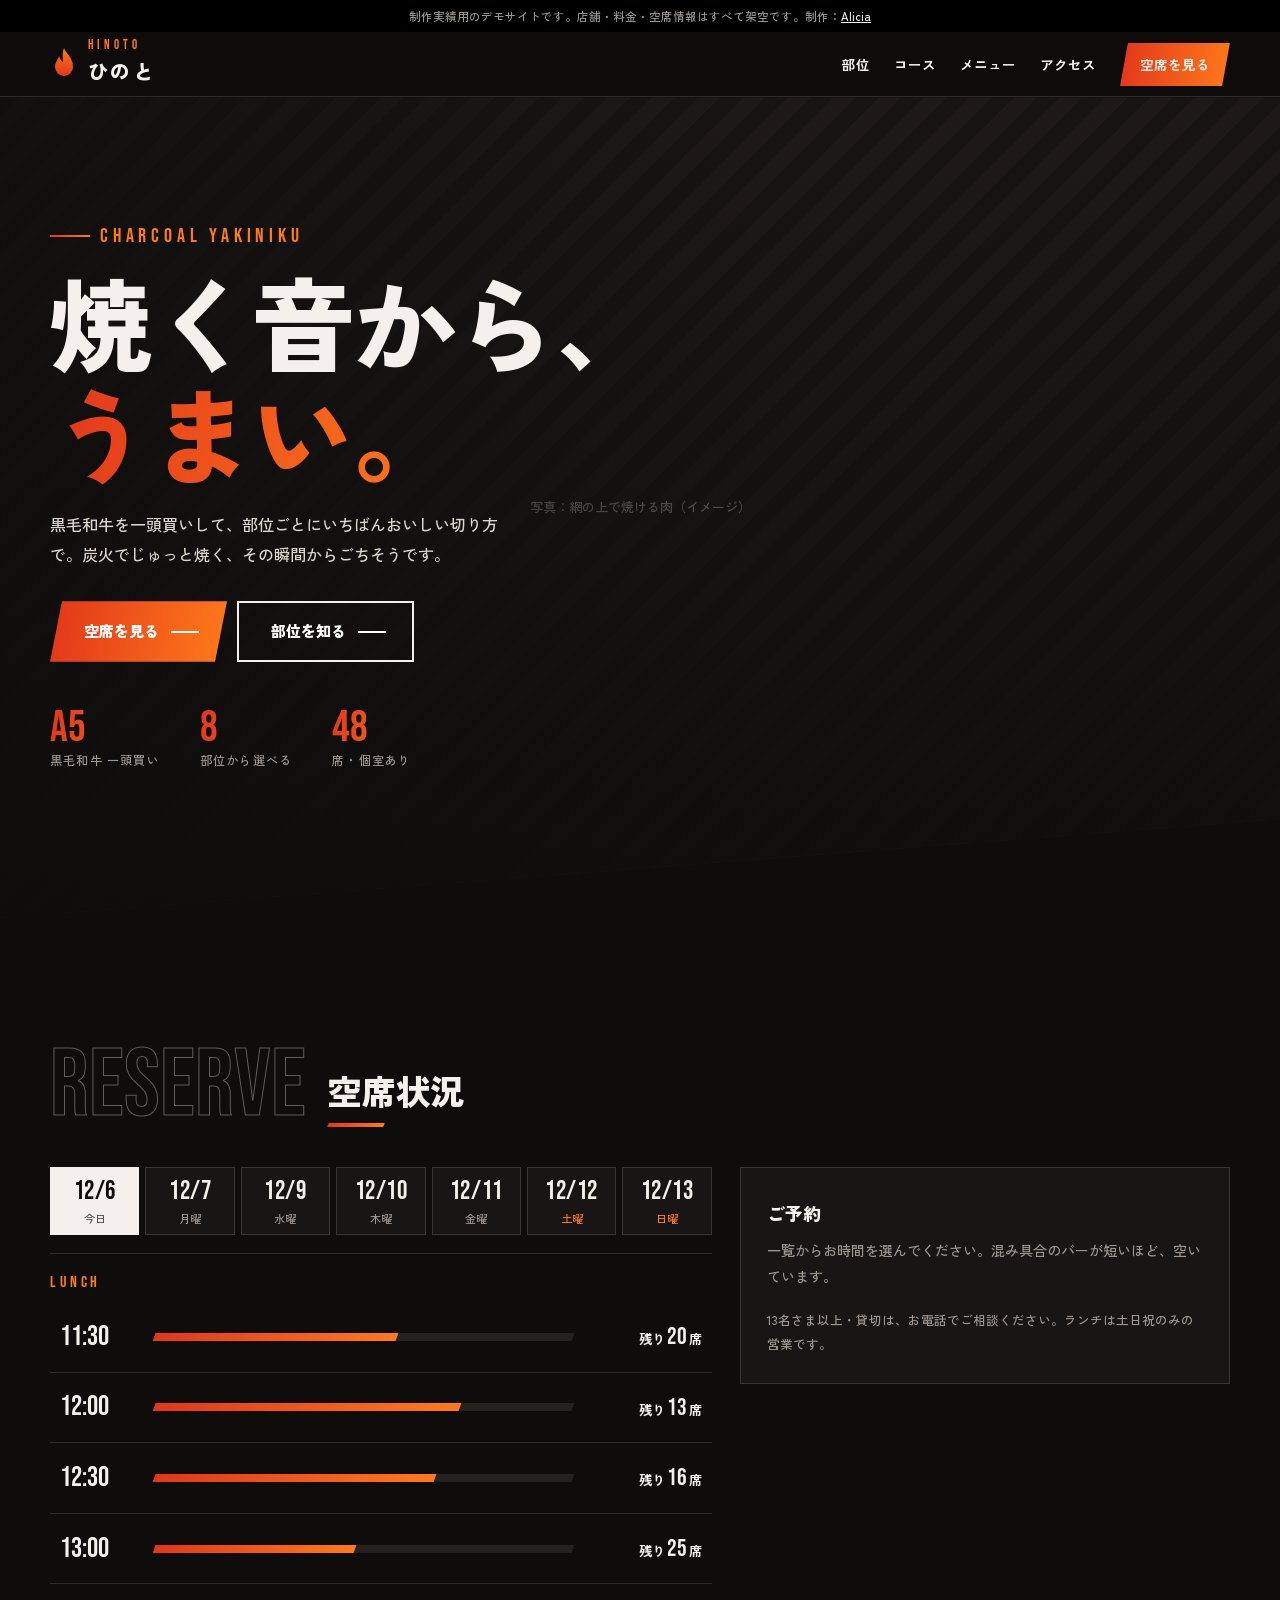
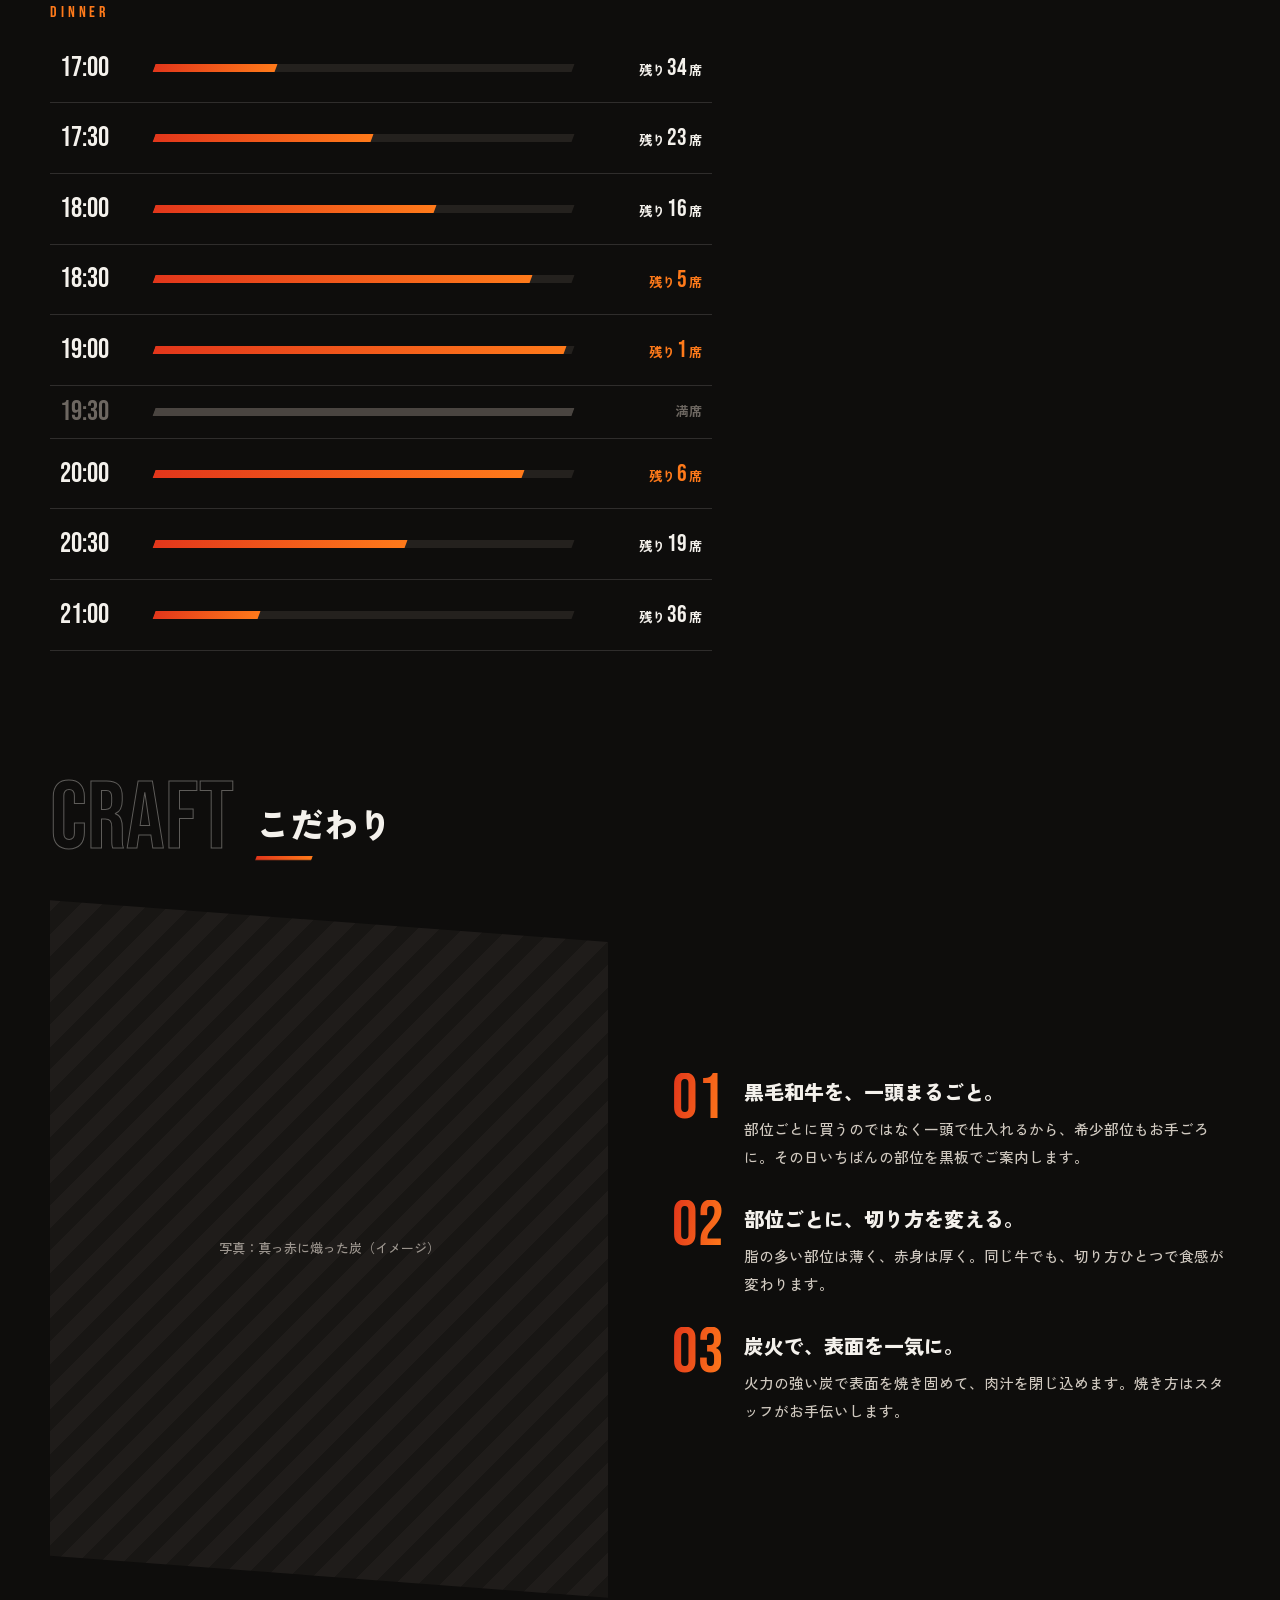
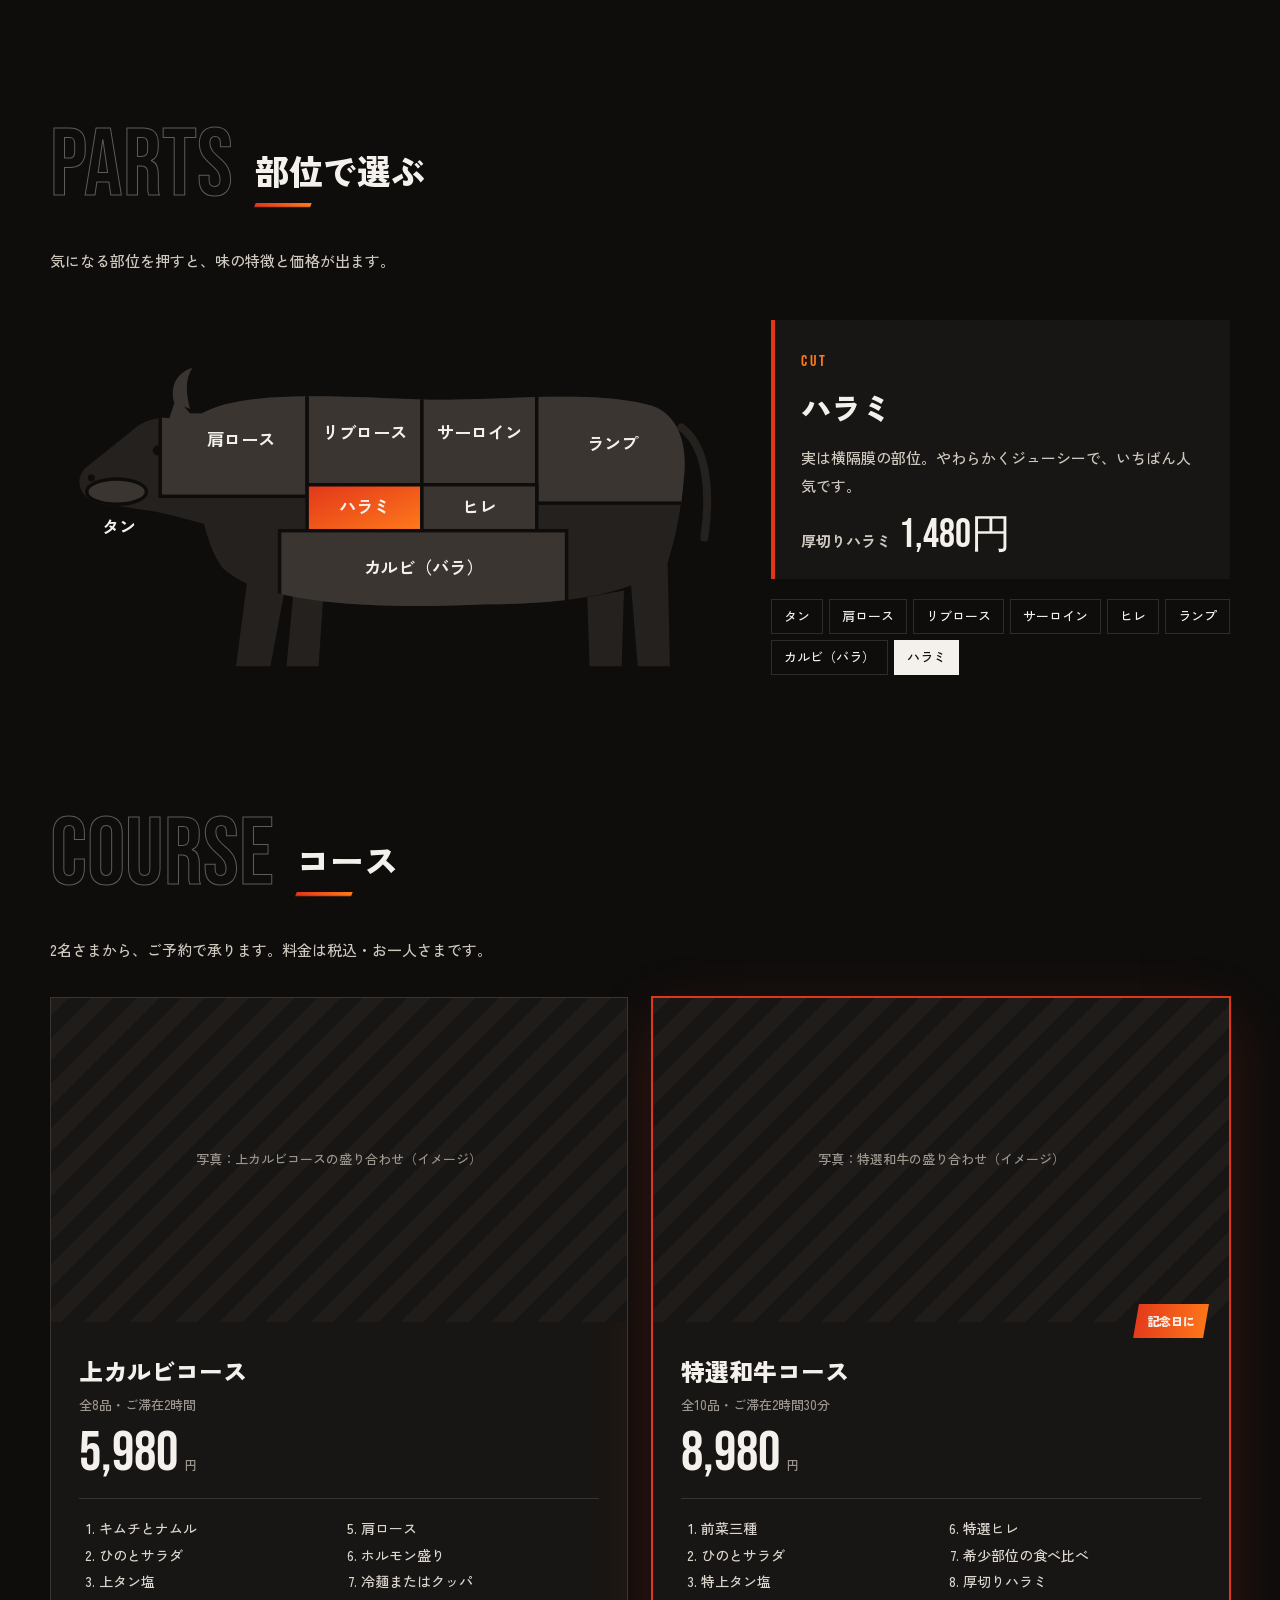
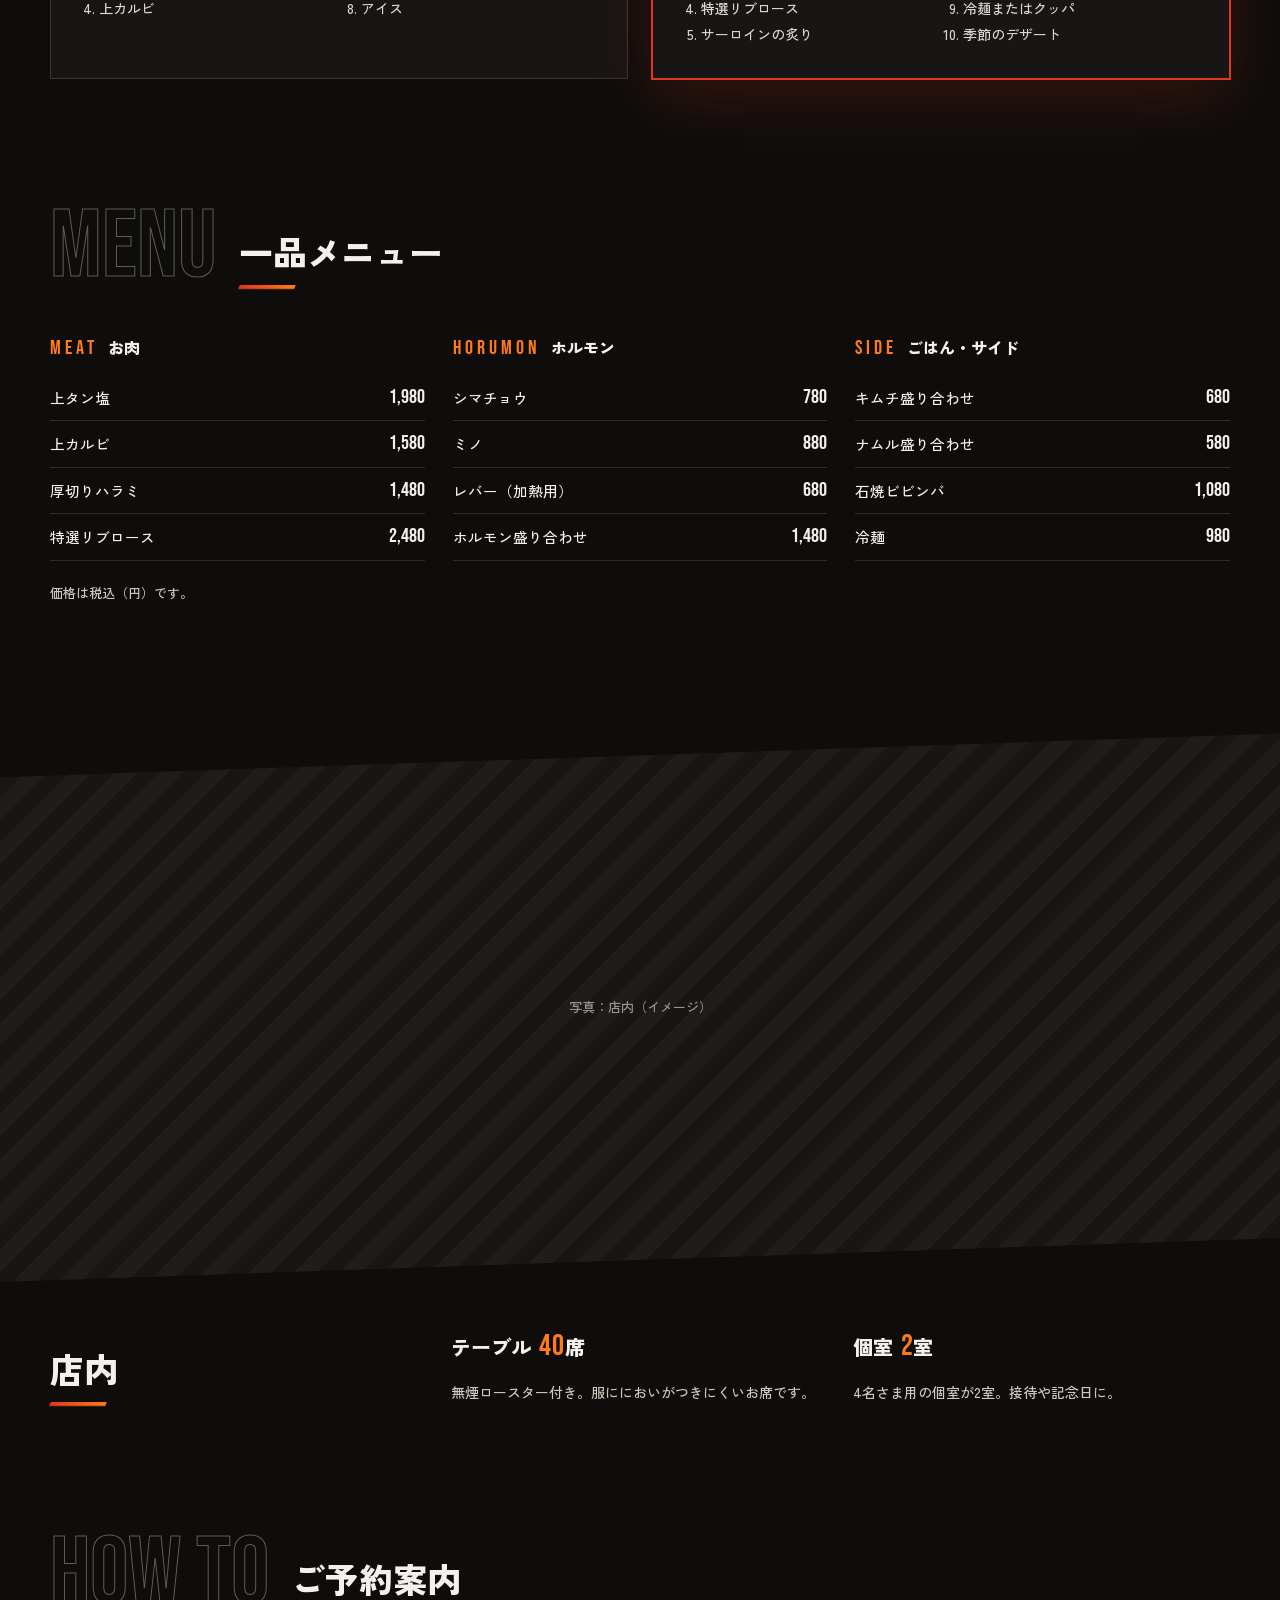
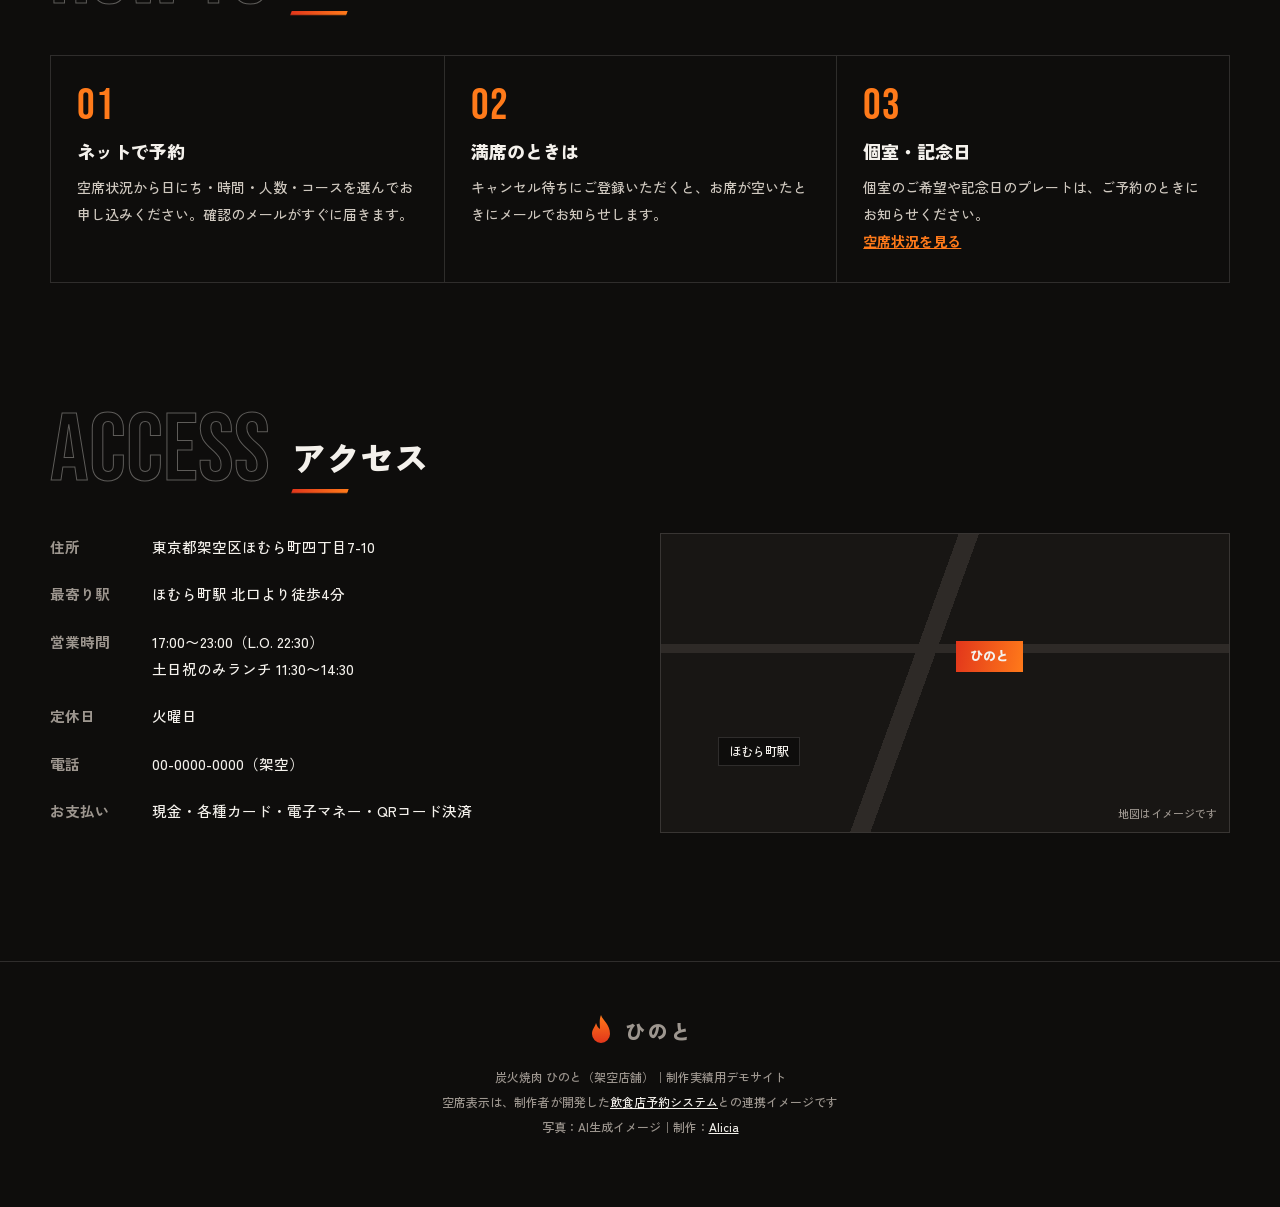
==== demos/hinoto/index.html @ 82c96118 "LP制作見本: 炭火焼肉ひのとを追加 Co-Authored-By: Claude Opus 5.5 <noreply@anthropic.com> Claude-Session: https://c" ====
<!doctype html>
<html lang="ja">
<head>
<meta charset="utf-8">
<meta name="viewport" content="width=device-width, initial-scale=1">
<title>炭火焼肉 ひのと｜黒毛和牛一頭買いの焼肉店（制作デモ）</title>
<meta name="description" content="黒毛和牛を一頭買いする炭火焼肉店。部位ごとのおすすめと、コース・空席をその場で確認して予約できます。※制作実績用の架空店舗デモサイトです。">
<meta name="robots" content="noindex">
<link rel="preconnect" href="https://fonts.googleapis.com">
<link rel="preconnect" href="https://fonts.gstatic.com" crossorigin>
<link href="https://fonts.googleapis.com/css2?family=Bebas+Neue&family=Zen+Kaku+Gothic+New:wght@500;700;900&display=swap" rel="stylesheet">
<style>
:root{
  --kuro:#0E0D0C;       /* 黒 */
  --kuro-2:#181614;
  --kuro-3:#24211E;
  --hi:#E2361B;         /* 炎の赤 */
  --daidai:#FF7A1A;     /* 炎のオレンジ */
  --ash:#9D968F;
  --white:#F4F1EC;
  --rule:rgba(244,241,236,.14);
  --fire:linear-gradient(100deg,var(--hi),var(--daidai));
  --sans:"Zen Kaku Gothic New","Hiragino Kaku Gothic ProN","Noto Sans JP",sans-serif;
  --num:"Bebas Neue","Oswald","Arial Narrow",sans-serif;
}
*{box-sizing:border-box}
html{scroll-behavior:smooth}
@media (prefers-reduced-motion: reduce){html{scroll-behavior:auto}}
body{margin:0;background:var(--kuro);color:var(--white);font-family:var(--sans);font-weight:500;font-size:15px;line-height:1.9;-webkit-font-smoothing:antialiased}
img{display:block;max-width:100%}
a{color:inherit}
button,select{font:inherit;color:inherit}
h1,h2,h3{margin:0;font-weight:900;word-break:auto-phrase}
:focus-visible{outline:2px solid var(--daidai);outline-offset:3px}
.wrap{width:min(1180px,100% - 40px);margin-inline:auto}
.demo-bar{background:#000;color:var(--ash);font-size:11.5px;line-height:1.6;padding:7px 16px;text-align:center}
.demo-bar a{color:var(--white)}
.num{font-family:var(--num);font-weight:400;letter-spacing:.02em}

/* 写真枠（画像が無いあいだはラベル付きの面を出す） */
.ph{position:relative;margin:0;overflow:hidden;background:repeating-linear-gradient(-45deg,var(--kuro-2) 0 16px,#1F1C1A 16px 32px)}
.ph img{position:absolute;inset:0;z-index:1;width:100%;height:100%;object-fit:cover}
.ph.is-empty img{display:none}
.ph::after{content:"写真：" attr(data-label) "（イメージ）";position:absolute;inset:0;display:grid;place-items:center;padding:16px;text-align:center;font-size:13px;color:var(--ash);line-height:1.6}

/* header */
.site-head{position:sticky;top:0;z-index:20;background:rgba(14,13,12,.9);backdrop-filter:blur(8px);border-bottom:1px solid var(--rule)}
.site-head .wrap{display:flex;align-items:center;justify-content:space-between;gap:16px;min-height:64px}
.logo{display:flex;align-items:center;gap:10px;text-decoration:none}
.logo svg{width:28px;height:34px}
.logo b{font-weight:900;font-size:20px;letter-spacing:.12em}
.logo small{display:block;font-family:var(--num);font-size:13px;letter-spacing:.3em;color:var(--daidai);line-height:1}
.head-nav{display:flex;align-items:center;gap:24px;font-size:13.5px;font-weight:700}
.head-nav a{text-decoration:none;color:var(--white)}
.head-nav a:hover{color:var(--daidai)}
.head-nav .cta{background:var(--fire);padding:9px 20px;clip-path:polygon(8px 0,100% 0,calc(100% - 8px) 100%,0 100%)}
.head-nav .cta:hover{color:var(--white);filter:brightness(1.12)}
@media (max-width:860px){.head-nav a:not(.cta){display:none}}

/* hero */
.hero{position:relative;min-height:min(92svh,820px);display:grid;align-items:end;clip-path:polygon(0 0,100% 0,100% 88%,0 100%);overflow:hidden}
.hero > .ph{position:absolute;inset:0}
.hero > .ph img{object-position:50% 60%}
.hero::before{content:"";position:absolute;inset:0;z-index:2;background:linear-gradient(0deg,rgba(14,13,12,.95) 0%,rgba(14,13,12,.55) 45%,rgba(14,13,12,.15) 100%),linear-gradient(90deg,rgba(14,13,12,.7),rgba(14,13,12,0) 60%);pointer-events:none}
.hero .wrap{position:relative;z-index:3;padding:120px 0 150px}
.hero .kicker{display:inline-flex;gap:10px;align-items:center;font-family:var(--num);font-size:20px;letter-spacing:.24em;color:var(--daidai);margin:0 0 10px}
.hero .kicker::before{content:"";width:40px;height:2px;background:var(--fire)}
.hero h1{font-size:clamp(46px,8vw,112px);line-height:1.08;letter-spacing:-.01em}
.hero h1 em{font-style:normal;background:var(--fire);-webkit-background-clip:text;background-clip:text;color:transparent}
.hero .lead{margin:22px 0 32px;max-width:28em;color:#DCD6CE;font-size:16px}
.btn{display:inline-flex;align-items:center;gap:12px;text-decoration:none;font-weight:900;padding:16px 34px;background:var(--fire);color:#fff;clip-path:polygon(12px 0,100% 0,calc(100% - 12px) 100%,0 100%);transition:filter .2s}
.btn:hover{filter:brightness(1.15)}
.btn::after{content:"";width:22px;height:2px;background:currentColor;box-shadow:6px 0 0 -0px currentColor}
.btn.line{background:transparent;box-shadow:inset 0 0 0 2px var(--white);clip-path:none;margin-left:10px}
@media (max-width:640px){.btn.line{margin:12px 0 0}}
.stats{display:flex;flex-wrap:wrap;gap:12px 40px;margin:44px 0 0;padding:0;list-style:none}
.stats li{line-height:1.2}
.stats b{display:block;font-family:var(--num);font-weight:400;font-size:44px;line-height:1;background:var(--fire);-webkit-background-clip:text;background-clip:text;color:transparent}
.stats span{font-size:12px;color:var(--ash);letter-spacing:.1em}

/* section heading */
section{padding:clamp(80px,10vw,128px) 0}
.head{display:flex;flex-wrap:wrap;align-items:flex-end;gap:4px 22px;margin-bottom:40px}
.head .en{font-family:var(--num);font-size:clamp(52px,8vw,96px);line-height:.85;color:transparent;-webkit-text-stroke:1px rgba(244,241,236,.35)}
.head h2{font-size:clamp(24px,3vw,34px);line-height:1.3}
.head h2::after{content:"";display:block;width:56px;height:4px;background:var(--fire);margin-top:10px;transform:skewX(-20deg)}
.lead-text{margin:0 0 32px;max-width:36em;color:#CFC8BF}

/* 空席 */
.res{display:grid;grid-template-columns:minmax(0,1.35fr) minmax(0,1fr);gap:28px;align-items:start}
.tabs{display:flex;gap:6px;overflow-x:auto;padding-bottom:8px;margin-bottom:10px;scroll-snap-type:x mandatory}
.tabs button{flex:1 0 84px;scroll-snap-align:start;background:var(--kuro-2);border:1px solid var(--rule);padding:8px 4px;cursor:pointer;line-height:1.2;text-align:center}
.tabs button .num{display:block;font-size:26px}
.tabs button small{font-size:11px;color:var(--ash)}
.tabs button.weekend small{color:var(--daidai)}
.tabs button[aria-pressed="true"]{background:var(--white);color:var(--kuro);border-color:var(--white)}
.tabs button[aria-pressed="true"] small{color:#5D5650}
.rows{list-style:none;margin:0;padding:0;border-top:1px solid var(--rule)}
.rows .label{font-family:var(--num);font-size:16px;letter-spacing:.24em;color:var(--daidai);padding:14px 0 4px}
.row{width:100%;display:grid;grid-template-columns:5.2em 1fr 7.5em;gap:16px;align-items:center;background:transparent;border:0;border-bottom:1px solid var(--rule);padding:12px 10px;cursor:pointer;text-align:left}
.row:hover{background:rgba(244,241,236,.04)}
.row .t{font-family:var(--num);font-size:28px;line-height:1}
.bar{height:8px;background:var(--kuro-3);position:relative;overflow:hidden;transform:skewX(-20deg)}
.bar i{position:absolute;left:0;top:0;bottom:0;background:var(--fire)}
.row .s{font-size:13px;font-weight:700;text-align:right}
.row .s b{font-family:var(--num);font-weight:400;font-size:24px;margin:0 2px}
.row.few .s{color:var(--daidai)}
.row.full .t,.row.full .s{color:#6D6761}
.row.full .bar i{background:#4A4541}
.row[aria-pressed="true"]{background:var(--white);color:var(--kuro)}
.row[aria-pressed="true"] .s{color:var(--hi)}
.row[aria-pressed="true"] .bar{background:#DDD6CD}
@media (max-width:520px){.row{grid-template-columns:4em 1fr 6.4em;gap:10px;padding:12px 6px}.row .t{font-size:24px}}
.panel{position:sticky;top:84px;background:var(--kuro-2);border:1px solid var(--rule);padding:28px 26px}
.panel h3{font-size:18px;margin-bottom:6px}
.panel .hint{margin:0;color:var(--ash);font-size:14px}
.panel .hint[hidden]{display:none}
.picker{display:grid;gap:14px}
.picker[hidden]{display:none}
.picker .chosen{margin:0;font-size:17px;font-weight:900;padding-bottom:12px;border-bottom:1px solid var(--rule)}
.picker .chosen small{display:block;font-size:12px;color:var(--daidai);font-weight:700}
.picker label{display:grid;gap:4px;font-size:12px;color:var(--ash);font-weight:700}
.picker select{font-size:15px;background:var(--kuro);border:1px solid var(--rule);padding:12px;color:var(--white)}
.go{border:0;background:var(--fire);color:#fff;font-weight:900;font-size:16px;padding:16px;cursor:pointer;clip-path:polygon(10px 0,100% 0,calc(100% - 10px) 100%,0 100%)}
.go:hover{filter:brightness(1.15)}
.go.wait{background:var(--white);color:var(--kuro)}
.panel .foot{margin:18px 0 0;font-size:12.5px;color:var(--ash)}
@media (max-width:900px){.res{grid-template-columns:minmax(0,1fr)}.panel{position:static}}

/* こだわり */
.kodawari{display:grid;grid-template-columns:1fr 1fr;gap:clamp(28px,5vw,72px);align-items:center}
.kodawari .ph{aspect-ratio:4/5;clip-path:polygon(0 0,100% 6%,100% 100%,0 94%)}
.points{list-style:none;margin:0;padding:0;display:grid;gap:30px}
.points li{display:grid;grid-template-columns:auto 1fr;gap:20px;align-items:start}
.points .no{font-family:var(--num);font-size:64px;line-height:.8;background:var(--fire);-webkit-background-clip:text;background-clip:text;color:transparent}
.points h3{font-size:20px;margin-bottom:4px}
.points p{margin:0;color:#CFC8BF;font-size:14.5px}
@media (max-width:860px){.kodawari{grid-template-columns:1fr}.kodawari .ph{aspect-ratio:4/3}}

/* 部位図 */
.parts{display:grid;grid-template-columns:1.5fr 1fr;gap:32px;align-items:center}
.cow{width:100%;height:auto;display:block}
.cow .body{fill:var(--kuro-3)}
.cow .cut{cursor:pointer;outline:none}
.cow .cut rect,.cow .cut ellipse{fill:#3A3531;stroke:var(--kuro);stroke-width:3;transition:fill .2s}
.cow .cut:hover rect,.cow .cut:hover ellipse{fill:#55504A}
.cow .cut:focus-visible rect,.cow .cut:focus-visible ellipse{stroke:var(--white)}
.cow .cut[aria-pressed="true"] rect,.cow .cut[aria-pressed="true"] ellipse{fill:url(#fireGrad)}
.cow text{font-family:var(--sans);font-weight:700;font-size:15px;fill:var(--white);pointer-events:none;text-anchor:middle}
.cow .leg{fill:var(--kuro-3)}
.cow .tail{fill:none;stroke:var(--kuro-3);stroke-width:7;stroke-linecap:round}
@media (prefers-reduced-motion: reduce){.cow .cut rect,.cow .cut ellipse{transition:none}}
#cutInfo{background:var(--kuro-2);border-left:4px solid var(--hi);padding:26px 26px 24px}
#cutInfo small{font-family:var(--num);font-size:16px;letter-spacing:.2em;color:var(--daidai)}
#cutInfo h3{font-size:30px;margin:2px 0 8px}
#cutInfo p{margin:0 0 14px;color:#CFC8BF}
#cutInfo .price{margin:0;font-weight:700}
#cutInfo .price b{font-family:var(--num);font-weight:400;font-size:40px;line-height:1;margin-left:8px;color:var(--white)}
.cut-list{list-style:none;margin:20px 0 0;padding:0;display:flex;flex-wrap:wrap;gap:6px}
.cut-list button{background:transparent;border:1px solid var(--rule);padding:4px 12px;font-size:13px;cursor:pointer}
.cut-list button:hover{border-color:var(--white)}
.cut-list button[aria-pressed="true"]{background:var(--white);color:var(--kuro);border-color:var(--white)}
@media (max-width:860px){.parts{grid-template-columns:1fr}}

/* コース */
.courses{display:grid;grid-template-columns:repeat(2,1fr);gap:24px}
.course{background:var(--kuro-2);border:1px solid var(--rule);display:grid;grid-template-rows:auto 1fr}
.course .ph{aspect-ratio:16/9}
.course .body{padding:26px 28px 30px;position:relative}
.course .tag{position:absolute;right:20px;top:-18px;background:var(--fire);font-size:12px;font-weight:900;padding:6px 14px;clip-path:polygon(6px 0,100% 0,calc(100% - 6px) 100%,0 100%)}
.course h3{font-size:24px}
.course .meta{margin:0 0 8px;color:var(--ash);font-size:13px}
.course .price{margin:0 0 16px;font-family:var(--num);font-size:56px;line-height:1}
.course .price small{font-family:var(--sans);font-size:13px;color:var(--ash);margin-left:6px}
.course ol{margin:0;padding:16px 0 0 1.4em;border-top:1px solid var(--rule);color:#DCD6CE;font-size:14px;columns:2;column-gap:24px}
.course.premium{border-color:var(--hi);box-shadow:0 0 0 1px var(--hi),0 20px 60px rgba(226,54,27,.18)}
@media (max-width:860px){.courses{grid-template-columns:1fr}.course ol{columns:1}}

/* 一品 */
.alacarte{display:grid;grid-template-columns:repeat(3,1fr);gap:28px}
.alacarte h3{font-size:16px;color:var(--daidai);margin-bottom:8px;font-family:var(--num);font-weight:400;letter-spacing:.2em;font-size:20px}
.alacarte h3 span{font-family:var(--sans);font-weight:900;font-size:16px;color:var(--white);letter-spacing:0;margin-left:10px}
.alacarte dl{margin:0;display:grid;grid-template-columns:1fr auto;font-size:14.5px}
.alacarte dt,.alacarte dd{padding:9px 0;border-bottom:1px solid var(--rule)}
.alacarte dd{margin:0;padding-left:16px;font-family:var(--num);font-size:20px;line-height:1.3;text-align:right}
@media (max-width:860px){.alacarte{grid-template-columns:1fr}}

/* 店内 */
.interior .ph{aspect-ratio:21/9;clip-path:polygon(0 8%,100% 0,100% 92%,0 100%)}
.interior .wrap.cols{display:grid;grid-template-columns:repeat(3,1fr);gap:24px;margin-top:36px}
.interior h3{font-size:20px}
.interior h3 .num{font-size:30px;color:var(--daidai);margin-left:8px}
.interior p{margin:4px 0 0;color:#CFC8BF;font-size:14px}
@media (max-width:860px){.interior .ph{aspect-ratio:4/3}.interior .wrap.cols{grid-template-columns:1fr}}

/* ご予約案内 */
.howto{display:grid;grid-template-columns:repeat(3,1fr);gap:0;border:1px solid var(--rule)}
.howto div{padding:28px 26px}
.howto div + div{border-left:1px solid var(--rule)}
.howto .num{font-size:44px;line-height:1;color:var(--daidai)}
.howto h3{font-size:18px;margin:6px 0 6px}
.howto p{margin:0;color:#CFC8BF;font-size:14px}
.howto a{color:var(--daidai);font-weight:700}
@media (max-width:860px){.howto{grid-template-columns:1fr}.howto div + div{border-left:0;border-top:1px solid var(--rule)}}

/* アクセス */
.access{display:grid;grid-template-columns:1fr 1fr;gap:40px}
.info{margin:0;display:grid;grid-template-columns:7em 1fr;row-gap:12px;font-size:14.5px}
.info dt{color:var(--ash);font-weight:700}
.info dd{margin:0}
.map{min-height:300px;background:var(--kuro-2);border:1px solid var(--rule);position:relative;overflow:hidden}
.map::before{content:"";position:absolute;inset:0;background:linear-gradient(110deg,transparent 44%,#2E2A27 44% 47%,transparent 47%),linear-gradient(0deg,transparent 60%,#2E2A27 60% 63%,transparent 63%)}
.map b{position:absolute;left:52%;top:36%;font-size:13px;font-weight:900;background:var(--fire);padding:3px 14px}
.map i{position:absolute;left:10%;bottom:22%;font-style:normal;font-size:12px;border:1px solid var(--rule);padding:2px 10px;background:var(--kuro)}
.map span{position:absolute;right:12px;bottom:8px;font-size:11px;color:var(--ash)}
@media (max-width:860px){.access{grid-template-columns:1fr}}

footer{border-top:1px solid var(--rule);padding:48px 0 56px;text-align:center;font-size:12px;color:var(--ash);line-height:2.1}
footer a{color:var(--white)}
footer .logo{justify-content:center;margin-bottom:12px}

/* dialog */
dialog{border:1px solid var(--rule);border-top:4px solid var(--hi);padding:0;max-width:460px;width:calc(100% - 32px);background:var(--kuro-2);color:var(--white)}
dialog::backdrop{background:rgba(0,0,0,.75)}
.dlg{padding:30px 28px 26px}
.dlg h2{font-size:21px;margin:0 0 16px}
.dlg dl{display:grid;grid-template-columns:5em 1fr;row-gap:6px;margin:0 0 16px;font-size:14.5px}
.dlg dt{color:var(--ash);font-weight:700}
.dlg dd{margin:0}
.dlg p{margin:0 0 20px;font-size:13px;color:var(--ash)}
.dlg .btns{display:flex;flex-wrap:wrap;gap:10px}
.dlg .btns a,.dlg .btns button{flex:1;min-width:150px;text-align:center;padding:13px;font-size:14px;font-weight:900;cursor:pointer;text-decoration:none;border:0}
.dlg .btns a{background:var(--fire);color:#fff}
.dlg .btns button{background:transparent;color:var(--white);box-shadow:inset 0 0 0 1px var(--white)}
</style>
</head>
<body>

<div class="demo-bar">制作実績用のデモサイトです。店舗・料金・空席情報はすべて架空です。制作：<a href="https://alicia0901.github.io/portfolio/">Alicia</a></div>

<svg width="0" height="0" style="position:absolute" aria-hidden="true">
  <defs><linearGradient id="flameGrad" x1="0" y1="1" x2="0" y2="0"><stop offset="0" stop-color="#E2361B"/><stop offset="1" stop-color="#FF7A1A"/></linearGradient></defs>
  <symbol id="flame" viewBox="0 0 28 34"><path d="M14 1c2 6 9 9 9 19a9 9 0 0 1-18 0c0-5 3-7 4-11 1 3 2 5 4 6 0-5-1-9 1-14z" fill="url(#flameGrad)"/></symbol>
</svg>

<header class="site-head">
  <div class="wrap">
    <a class="logo" href="#top" aria-label="炭火焼肉 ひのと トップへ"><svg aria-hidden="true"><use href="#flame"/></svg><span><small>HINOTO</small><b>ひのと</b></span></a>
    <nav class="head-nav" aria-label="ページ内">
      <a href="#parts">部位</a><a href="#course">コース</a><a href="#menu">メニュー</a><a href="#access">アクセス</a><a class="cta" href="#reserve">空席を見る</a>
    </nav>
  </div>
</header>

<main id="top">
  <div class="hero">
    <figure class="ph" data-label="網の上で焼ける肉"><img src="hinoto-hero.jpg" width="1920" height="1080" alt="炭火の網の上で、脂を弾かせながら焼ける和牛"></figure>
    <div class="wrap">
      <p class="kicker">CHARCOAL YAKINIKU</p>
      <h1>焼く音から、<br><em>うまい。</em></h1>
      <p class="lead">黒毛和牛を一頭買いして、部位ごとにいちばんおいしい切り方で。炭火でじゅっと焼く、その瞬間からごちそうです。</p>
      <a class="btn" href="#reserve">空席を見る</a><a class="btn line" href="#parts">部位を知る</a>
      <ul class="stats">
        <li><b>A5</b><span>黒毛和牛 一頭買い</span></li>
        <li><b>8</b><span>部位から選べる</span></li>
        <li><b>48</b><span>席・個室あり</span></li>
      </ul>
    </div>
  </div>

  <section id="reserve" aria-labelledby="res-t">
    <div class="wrap">
      <div class="head"><span class="en" aria-hidden="true">RESERVE</span><h2 id="res-t">空席状況</h2></div>
      <div class="res">
        <div>
          <div class="tabs" role="group" aria-label="日にちを選ぶ"></div>
          <ul class="rows" aria-label="ご来店時間"></ul>
        </div>
        <div class="panel">
          <h3>ご予約</h3>
          <p class="hint">一覧からお時間を選んでください。混み具合のバーが短いほど、空いています。</p>
          <div class="picker" hidden>
            <p class="chosen" aria-live="polite"></p>
            <label>人数<select id="rsvPeople"></select></label>
            <label>コース<select id="rsvCourse">
              <option value="上カルビコース 全8品（5,980円）">上カルビコース 5,980円</option>
              <option value="特選和牛コース 全10品（8,980円）">特選和牛コース 8,980円</option>
              <option value="お席のみ（2時間）">お席のみ</option>
            </select></label>
            <button class="go" id="go" type="button">ご予約に進む</button>
          </div>
          <p class="foot">13名さま以上・貸切は、お電話でご相談ください。ランチは土日祝のみの営業です。</p>
        </div>
      </div>
    </div>
  </section>

  <section id="kodawari" style="padding-top:0" aria-labelledby="ko-t">
    <div class="wrap">
      <div class="head"><span class="en" aria-hidden="true">CRAFT</span><h2 id="ko-t">こだわり</h2></div>
      <div class="kodawari">
        <figure class="ph" data-label="真っ赤に熾った炭"><img loading="lazy" src="hinoto-charcoal.jpg" width="1200" height="1500" alt="七輪の中で真っ赤に熾った炭"></figure>
        <ol class="points">
          <li><span class="no" aria-hidden="true">01</span><div><h3>黒毛和牛を、一頭まるごと。</h3><p>部位ごとに買うのではなく一頭で仕入れるから、希少部位もお手ごろに。その日いちばんの部位を黒板でご案内します。</p></div></li>
          <li><span class="no" aria-hidden="true">02</span><div><h3>部位ごとに、切り方を変える。</h3><p>脂の多い部位は薄く、赤身は厚く。同じ牛でも、切り方ひとつで食感が変わります。</p></div></li>
          <li><span class="no" aria-hidden="true">03</span><div><h3>炭火で、表面を一気に。</h3><p>火力の強い炭で表面を焼き固めて、肉汁を閉じ込めます。焼き方はスタッフがお手伝いします。</p></div></li>
        </ol>
      </div>
    </div>
  </section>

  <section id="parts" style="padding-top:0" aria-labelledby="parts-t">
    <div class="wrap">
      <div class="head"><span class="en" aria-hidden="true">PARTS</span><h2 id="parts-t">部位で選ぶ</h2></div>
      <p class="lead-text">気になる部位を押すと、味の特徴と価格が出ます。</p>
      <div class="parts">
        <svg class="cow" viewBox="0 0 600 330" role="group" aria-label="牛の部位図">
          <defs>
            <linearGradient id="fireGrad" x1="0" y1="0" x2="1" y2="1"><stop offset="0" stop-color="#E2361B"/><stop offset="1" stop-color="#FF7A1A"/></linearGradient>
            <clipPath id="cowClip"><path id="cowPath" d="M132 92C170 70 260 78 330 80C400 80 470 72 520 84C548 90 556 120 552 150C550 175 545 200 538 222C510 250 450 258 380 258C300 262 240 258 205 250C185 246 165 240 150 226C140 212 137 198 134 188C118 184 100 178 82 176L44 170C28 168 20 152 30 140L70 108C80 98 95 94 104 96L110 78L122 92Z"/></clipPath>
          </defs>
          <path class="tail" d="M550 104C572 120 576 160 570 200"/>
          <path class="leg" d="M172 236L162 312H192L204 248ZM212 248L206 312H234L238 252ZM468 252L470 312H498L500 246ZM506 240L512 312H540L538 222Z"/>
          <use href="#cowPath" class="body"/>
          <circle cx="94" cy="124" r="4.5" fill="#0E0D0C"/><circle cx="36" cy="148" r="3" fill="#0E0D0C"/><path d="M108 82C104 66 112 56 124 52C118 62 118 72 122 88Z" fill="#3A3531"/>
          <g clip-path="url(#cowClip)">
            <g class="cut" data-cut="kata" role="button" tabindex="0" aria-label="肩ロース"><rect x="96" y="60" width="128" height="104"/></g>
            <g class="cut" data-cut="rib" role="button" tabindex="0" aria-label="リブロース"><rect x="224" y="60" width="100" height="94"/></g>
            <g class="cut" data-cut="sirloin" role="button" tabindex="0" aria-label="サーロイン"><rect x="324" y="60" width="100" height="94"/></g>
            <g class="cut" data-cut="rump" role="button" tabindex="0" aria-label="ランプ"><rect x="424" y="60" width="140" height="110"/></g>
            <g class="cut" data-cut="harami" role="button" tabindex="0" aria-label="ハラミ"><rect x="224" y="154" width="100" height="40"/></g>
            <g class="cut" data-cut="hire" role="button" tabindex="0" aria-label="ヒレ"><rect x="324" y="154" width="100" height="40"/></g>
            <g class="cut" data-cut="karubi" role="button" tabindex="0" aria-label="カルビ（バラ）"><rect x="200" y="194" width="250" height="80"/></g>
            <g class="cut" data-cut="tan" role="button" tabindex="0" aria-label="タン"><ellipse cx="58" cy="160" rx="26" ry="11"/></g>
          </g>
          <g aria-hidden="true">
            <text x="166" y="120">肩ロース</text><text x="274" y="114">リブロース</text><text x="374" y="114">サーロイン</text>
            <text x="490" y="124">ランプ</text><text x="274" y="179">ハラミ</text><text x="374" y="179">ヒレ</text>
            <text x="325" y="232">カルビ（バラ）</text><text x="60" y="196">タン</text>
          </g>
        </svg>
        <div>
          <div id="cutInfo" aria-live="polite"><small>CUT</small><h3></h3><p class="desc"></p><p class="price"></p></div>
          <ul class="cut-list" aria-label="部位を選ぶ"></ul>
        </div>
      </div>
    </div>
  </section>

  <section id="course" style="padding-top:0" aria-labelledby="course-t">
    <div class="wrap">
      <div class="head"><span class="en" aria-hidden="true">COURSE</span><h2 id="course-t">コース</h2></div>
      <p class="lead-text">2名さまから、ご予約で承ります。料金は税込・お一人さまです。</p>
      <div class="courses">
        <article class="course">
          <figure class="ph" data-label="上カルビコースの盛り合わせ"><img loading="lazy" src="hinoto-course.jpg" width="1600" height="900" alt="上カルビやロースが並ぶコースの盛り合わせ"></figure>
          <div class="body">
            <h3>上カルビコース</h3><p class="meta">全8品・ご滞在2時間</p>
            <p class="price">5,980<small>円</small></p>
            <ol><li>キムチとナムル</li><li>ひのとサラダ</li><li>上タン塩</li><li>上カルビ</li><li>肩ロース</li><li>ホルモン盛り</li><li>冷麺またはクッパ</li><li>アイス</li></ol>
          </div>
        </article>
        <article class="course premium">
          <figure class="ph" data-label="特選和牛の盛り合わせ"><img loading="lazy" src="hinoto-wagyu.jpg" width="1600" height="900" alt="サシの入った特選和牛の盛り合わせ"></figure>
          <div class="body">
            <span class="tag">記念日に</span>
            <h3>特選和牛コース</h3><p class="meta">全10品・ご滞在2時間30分</p>
            <p class="price">8,980<small>円</small></p>
            <ol><li>前菜三種</li><li>ひのとサラダ</li><li>特上タン塩</li><li>特選リブロース</li><li>サーロインの炙り</li><li>特選ヒレ</li><li>希少部位の食べ比べ</li><li>厚切りハラミ</li><li>冷麺またはクッパ</li><li>季節のデザート</li></ol>
          </div>
        </article>
      </div>
    </div>
  </section>

  <section id="menu" style="padding-top:0" aria-labelledby="menu-t">
    <div class="wrap">
      <div class="head"><span class="en" aria-hidden="true">MENU</span><h2 id="menu-t">一品メニュー</h2></div>
      <div class="alacarte">
        <div><h3>MEAT<span>お肉</span></h3><dl><dt>上タン塩</dt><dd>1,980</dd><dt>上カルビ</dt><dd>1,580</dd><dt>厚切りハラミ</dt><dd>1,480</dd><dt>特選リブロース</dt><dd>2,480</dd></dl></div>
        <div><h3>HORUMON<span>ホルモン</span></h3><dl><dt>シマチョウ</dt><dd>780</dd><dt>ミノ</dt><dd>880</dd><dt>レバー（加熱用）</dt><dd>680</dd><dt>ホルモン盛り合わせ</dt><dd>1,480</dd></dl></div>
        <div><h3>SIDE<span>ごはん・サイド</span></h3><dl><dt>キムチ盛り合わせ</dt><dd>680</dd><dt>ナムル盛り合わせ</dt><dd>580</dd><dt>石焼ビビンバ</dt><dd>1,080</dd><dt>冷麺</dt><dd>980</dd></dl></div>
      </div>
      <p class="lead-text" style="margin:20px 0 0;font-size:13px">価格は税込（円）です。</p>
    </div>
  </section>

  <div class="interior" id="seats" aria-labelledby="seats-t">
    <figure class="ph" data-label="店内"><img loading="lazy" src="hinoto-interior.jpg" width="2100" height="900" alt="無煙ロースターのテーブルが並ぶ、照明を落とした店内"></figure>
    <div class="wrap cols">
      <div class="head" style="margin:0"><h2 id="seats-t">店内</h2></div>
      <div><h3>テーブル<span class="num">40</span>席</h3><p>無煙ロースター付き。服ににおいがつきにくいお席です。</p></div>
      <div><h3>個室<span class="num">2</span>室</h3><p>4名さま用の個室が2室。接待や記念日に。</p></div>
    </div>
  </div>

  <section id="howto" aria-labelledby="howto-t">
    <div class="wrap">
      <div class="head"><span class="en" aria-hidden="true">HOW TO</span><h2 id="howto-t">ご予約案内</h2></div>
      <div class="howto">
        <div><span class="num">01</span><h3>ネットで予約</h3><p>空席状況から日にち・時間・人数・コースを選んでお申し込みください。確認のメールがすぐに届きます。</p></div>
        <div><span class="num">02</span><h3>満席のときは</h3><p>キャンセル待ちにご登録いただくと、お席が空いたときにメールでお知らせします。</p></div>
        <div><span class="num">03</span><h3>個室・記念日</h3><p>個室のご希望や記念日のプレートは、ご予約のときにお知らせください。<br><a href="#reserve">空席状況を見る</a></p></div>
      </div>
    </div>
  </section>

  <section id="access" style="padding-top:0" aria-labelledby="access-t">
    <div class="wrap">
      <div class="head"><span class="en" aria-hidden="true">ACCESS</span><h2 id="access-t">アクセス</h2></div>
      <div class="access">
        <dl class="info">
          <dt>住所</dt><dd>東京都架空区ほむら町四丁目7-10</dd>
          <dt>最寄り駅</dt><dd>ほむら町駅 北口より徒歩4分</dd>
          <dt>営業時間</dt><dd>17:00〜23:00（L.O. 22:30）<br>土日祝のみランチ 11:30〜14:30</dd>
          <dt>定休日</dt><dd>火曜日</dd>
          <dt>電話</dt><dd>00-0000-0000（架空）</dd>
          <dt>お支払い</dt><dd>現金・各種カード・電子マネー・QRコード決済</dd>
        </dl>
        <div class="map" role="img" aria-label="地図のイメージ"><b>ひのと</b><i>ほむら町駅</i><span>地図はイメージです</span></div>
      </div>
    </div>
  </section>
</main>

<footer>
  <div class="logo"><svg aria-hidden="true"><use href="#flame"/></svg><b>ひのと</b></div>
  <p>炭火焼肉 ひのと（架空店舗）｜制作実績用デモサイト<br>空席表示は、制作者が開発した<a href="https://alicia0901.github.io/portfolio/project.html?id=inshokuten">飲食店予約システム</a>との連携イメージです<br>写真：AI生成イメージ｜制作：<a href="https://alicia0901.github.io/portfolio/">Alicia</a></p>
</footer>

<dialog id="dlg" aria-labelledby="dlg-t">
  <div class="dlg">
    <h2 id="dlg-t"></h2>
    <dl></dl>
    <p class="dlg-note"></p>
    <div class="btns">
      <a href="https://alicia0901.github.io/portfolio/project.html?id=inshokuten">予約システムを見る</a>
      <button type="button" data-close>閉じる</button>
    </div>
  </div>
</dialog>

<script>
/* 写真枠：画像が読めないときは枠のラベルを見せる */
document.querySelectorAll("figure.ph img").forEach((img) => {
  const fig = img.closest("figure");
  const empty = () => fig.classList.add("is-empty");
  if (img.complete && img.naturalWidth === 0) empty();
  img.addEventListener("error", empty);
  img.addEventListener("load", () => fig.classList.remove("is-empty"));
});

/* 部位図 */
const CUTS = {
  tan:     { name: "タン", menu: "上タン塩", price: "1,980円", desc: "根元の厚い部分だけを使った、ひのと名物。さっくりとした歯ごたえに、レモンをきゅっと。" },
  kata:    { name: "肩ロース", menu: "肩ロース", price: "1,280円", desc: "赤身と脂のバランスがよく、噛むほどに旨みが出る部位。タレとの相性が抜群です。" },
  rib:     { name: "リブロース", menu: "特選リブロース", price: "2,480円", desc: "きめ細かいサシが入った、ロースの中心。さっと炙る程度でどうぞ。" },
  sirloin: { name: "サーロイン", menu: "サーロインの炙り", price: "2,980円", desc: "甘い脂がとろける、ステーキでおなじみの部位。わさび醤油でさっぱりと。" },
  hire:    { name: "ヒレ", menu: "特選ヒレ", price: "3,280円", desc: "一頭からわずかしか取れない、いちばんやわらかな赤身。厚切りでお出しします。" },
  rump:    { name: "ランプ", menu: "ランプ", price: "1,680円", desc: "脂が少なく、赤身の味が濃い部位。さっぱり食べたい方に。" },
  karubi:  { name: "カルビ（バラ）", menu: "上カルビ", price: "1,580円", desc: "焼肉の定番。濃い脂の甘みで、ご飯がすすみます。" },
  harami:  { name: "ハラミ", menu: "厚切りハラミ", price: "1,480円", desc: "実は横隔膜の部位。やわらかくジューシーで、いちばん人気です。" }
};
const info = document.getElementById("cutInfo");
const list = document.querySelector(".cut-list");
const svgCuts = document.querySelectorAll(".cow .cut");
Object.entries(CUTS).forEach(([id, c]) => {
  const li = document.createElement("li");
  const b = document.createElement("button");
  b.type = "button"; b.dataset.cut = id; b.textContent = c.name;
  b.addEventListener("click", () => selectCut(id));
  li.appendChild(b); list.appendChild(li);
});
function selectCut(id){
  const c = CUTS[id];
  info.querySelector("h3").textContent = c.name;
  info.querySelector(".desc").textContent = c.desc;
  info.querySelector(".price").innerHTML = "";
  info.querySelector(".price").append(c.menu, Object.assign(document.createElement("b"), { textContent: c.price }));
  svgCuts.forEach((g) => g.setAttribute("aria-pressed", String(g.dataset.cut === id)));
  list.querySelectorAll("button").forEach((b) => b.setAttribute("aria-pressed", String(b.dataset.cut === id)));
}
svgCuts.forEach((g) => {
  g.addEventListener("click", () => selectCut(g.dataset.cut));
  g.addEventListener("keydown", (e) => {
    if (e.key === "Enter" || e.key === " ") { e.preventDefault(); selectCut(g.dataset.cut); }
  });
});
selectCut("harami");

/* 空席のデモ。
   実店舗では飲食店予約システム（Google Apps Script）が
   「総座席数 × コースのご滞在時間」から時間帯ごとの空席を計算して返します。
   このページでは日付と時間から決まった値を生成して表示しています。 */
const TOTAL = 48;
const CLOSED = [2]; // 火曜定休
const DINNER = ["17:00","17:30","18:00","18:30","19:00","19:30","20:00","20:30","21:00"];
const DINNER_PEAK = [3,5,8,10,11,10,8,5,3];
const LUNCH = ["11:30","12:00","12:30","13:00"];
const LUNCH_PEAK = [5,8,8,4];
const WD = ["日","月","火","水","木","金","土"];
const tabsEl = document.querySelector(".tabs");
const rowsEl = document.querySelector(".rows");
const picker = document.querySelector(".picker");
const hint = document.querySelector(".panel .hint");
const chosen = document.querySelector(".chosen");
const people = document.getElementById("rsvPeople");
const go = document.getElementById("go");
const dlg = document.getElementById("dlg");

for (let n = 1; n <= 12; n++) people.add(new Option(`${n}名`, String(n), false, n === 2));

const ymd = (d) => `${d.getFullYear()}-${String(d.getMonth()+1).padStart(2,"0")}-${String(d.getDate()).padStart(2,"0")}`;
const label = (d) => `${d.getMonth()+1}月${d.getDate()}日（${WD[d.getDay()]}）`;
const isWeekend = (d) => d.getDay() === 0 || d.getDay() === 6;
function openDays(count){
  const out = [];
  const t = new Date(); t.setHours(12,0,0,0);
  for (let i = 0; out.length < count && i < 30; i++){
    const d = new Date(t); d.setDate(t.getDate() + i);
    if (!CLOSED.includes(d.getDay())) out.push(d);
  }
  return out;
}
function seatsLeft(d, peak, idx){
  const seed = d.getDate()*41 + d.getMonth()*13 + idx*19 + peak*3;
  const busy = d.getDay() === 5 || d.getDay() === 6 ? 6 : 0;
  return Math.max(0, TOTAL - Math.min(TOTAL, peak*4 + busy + (seed % 11)));
}
const DAYS = openDays(7);
let state = { day: 0, time: null, left: 0 };

function renderTabs(){
  tabsEl.replaceChildren();
  const today = ymd(new Date());
  DAYS.forEach((d, i) => {
    const b = document.createElement("button");
    b.type = "button";
    b.dataset.day = ymd(d);
    if (isWeekend(d)) b.className = "weekend";
    b.setAttribute("aria-pressed", String(i === state.day));
    b.innerHTML = `<span class="num">${d.getMonth()+1}/${d.getDate()}</span><small>${ymd(d) === today ? "今日" : WD[d.getDay()] + "曜"}</small>`;
    b.setAttribute("aria-label", label(d));
    b.addEventListener("click", () => { state = { day: i, time: null, left: 0 }; closePicker(); renderTabs(); renderRows(); });
    tabsEl.appendChild(b);
  });
}
function addGroup(name, times, peaks, d){
  const head = document.createElement("li");
  head.className = "label"; head.textContent = name; head.setAttribute("aria-hidden", "true");
  rowsEl.appendChild(head);
  times.forEach((t, idx) => {
    const left = seatsLeft(d, peaks[idx], idx);
    const li = document.createElement("li");
    const b = document.createElement("button");
    b.type = "button";
    b.className = "row" + (left === 0 ? " full" : left <= 8 ? " few" : "");
    b.dataset.slot = "";
    b.dataset.date = ymd(d);
    b.dataset.time = t;
    b.dataset.left = String(left);
    b.setAttribute("aria-pressed", String(state.time === t));
    const text = left === 0 ? "満席" : `残り${left}席`;
    b.setAttribute("aria-label", `${t} ${text}`);
    const fill = Math.round((TOTAL - left) / TOTAL * 100);
    b.innerHTML = `<span class="t">${t}</span><span class="bar" aria-hidden="true"><i style="width:${fill}%"></i></span><span class="s">${left === 0 ? "満席" : `残り<b>${left}</b>席`}</span>`;
    b.addEventListener("click", () => { state.time = t; state.left = left; renderRows(); openPicker(); });
    li.appendChild(b); rowsEl.appendChild(li);
  });
}
function renderRows(){
  const d = DAYS[state.day];
  rowsEl.replaceChildren();
  if (isWeekend(d)) addGroup("LUNCH", LUNCH, LUNCH_PEAK, d);
  addGroup("DINNER", DINNER, DINNER_PEAK, d);
}
const isWait = () => state.left === 0 || Number(people.value) > state.left;
function updateGo(){
  const wait = isWait();
  go.textContent = wait ? "キャンセル待ちに登録" : "ご予約に進む";
  go.classList.toggle("wait", wait);
}
function openPicker(){
  picker.hidden = false; hint.hidden = true;
  chosen.innerHTML = "";
  chosen.append(
    Object.assign(document.createElement("small"), { textContent: state.left === 0 ? "満席" : `残り${state.left}席` }),
    `${label(DAYS[state.day])} ${state.time}〜`
  );
  updateGo();
  if (matchMedia("(max-width: 900px)").matches){
    const smooth = !matchMedia("(prefers-reduced-motion: reduce)").matches;
    document.querySelector(".panel").scrollIntoView({ behavior: smooth ? "smooth" : "auto", block: "nearest" });
  }
}
function closePicker(){ picker.hidden = true; hint.hidden = false; }
people.addEventListener("change", updateGo);
go.addEventListener("click", () => {
  const wait = isWait();
  dlg.querySelector("h2").textContent = wait ? "キャンセル待ちのご登録内容" : "ご予約内容の確認";
  const dl = dlg.querySelector("dl");
  dl.replaceChildren();
  [["日時", `${label(DAYS[state.day])} ${state.time}〜`], ["人数", `${people.value}名`], ["コース", document.getElementById("rsvCourse").value]]
    .forEach(([k, v]) => {
      const dt = document.createElement("dt"); dt.textContent = k;
      const dd = document.createElement("dd"); dd.textContent = v;
      dl.append(dt, dd);
    });
  dlg.querySelector(".dlg-note").textContent = wait
    ? "デモのため登録はされません。実際のシステムでは、お席が空いたときに自動でメールが届きます。"
    : "デモのため予約は確定しません。実際のシステムでは、ご予約の受付・確認メール・店舗カレンダーへの登録までが自動で行われます。";
  dlg.showModal();
});
dlg.addEventListener("click", (e) => { if (e.target === dlg || e.target.hasAttribute("data-close")) dlg.close(); });
renderTabs(); renderRows();
</script>
</body>
</html>
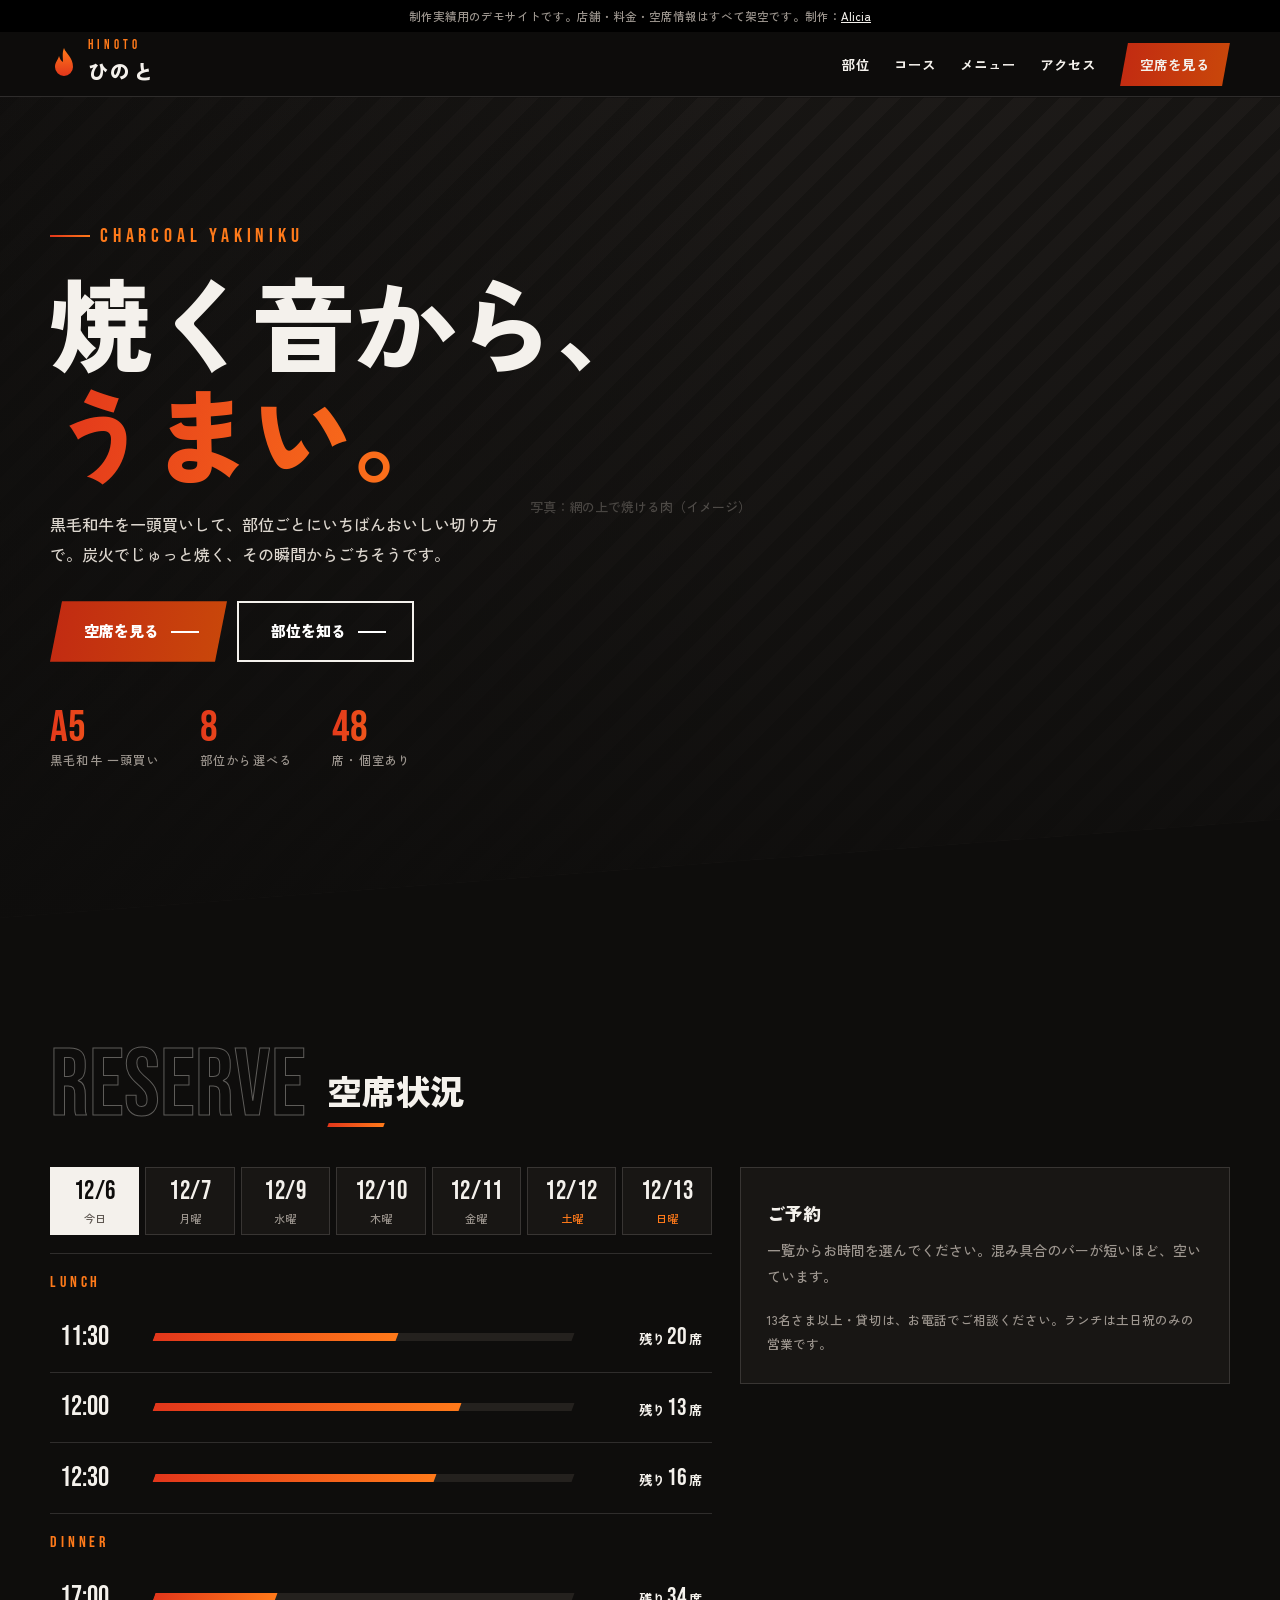
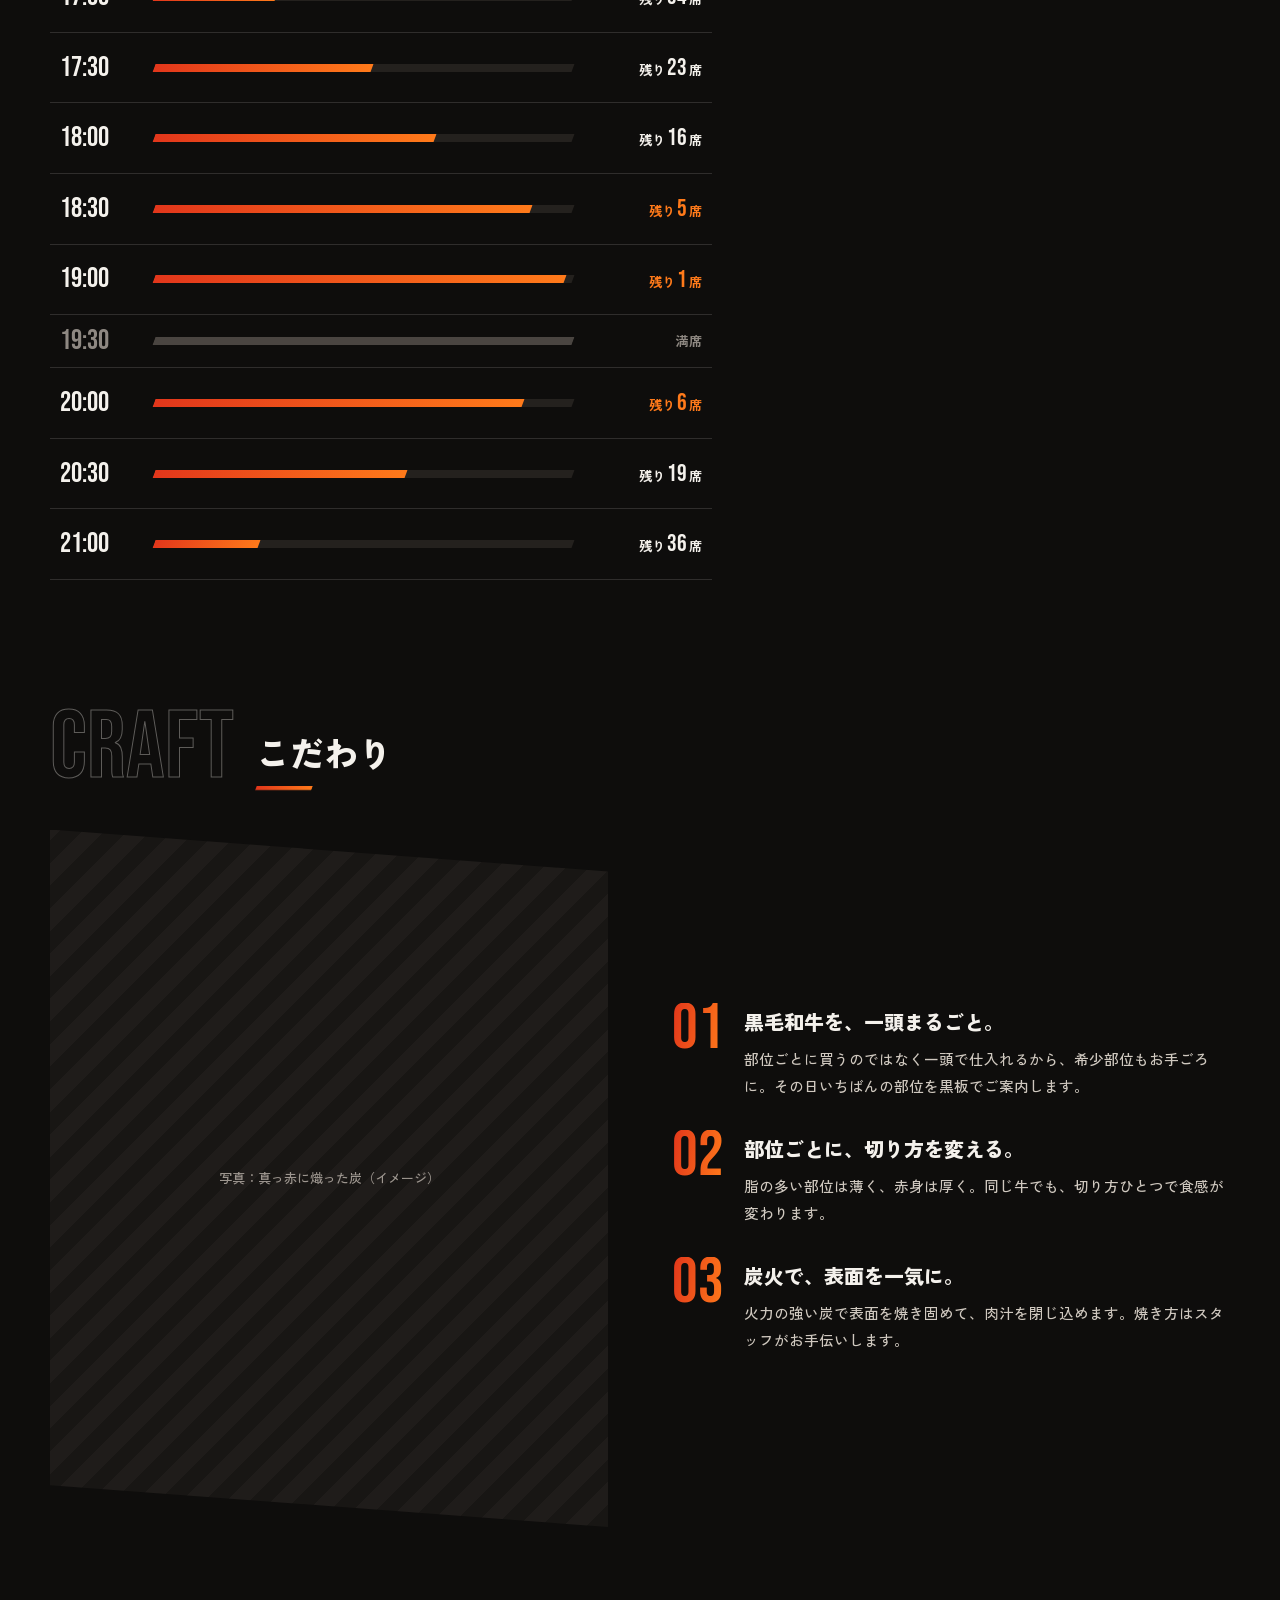
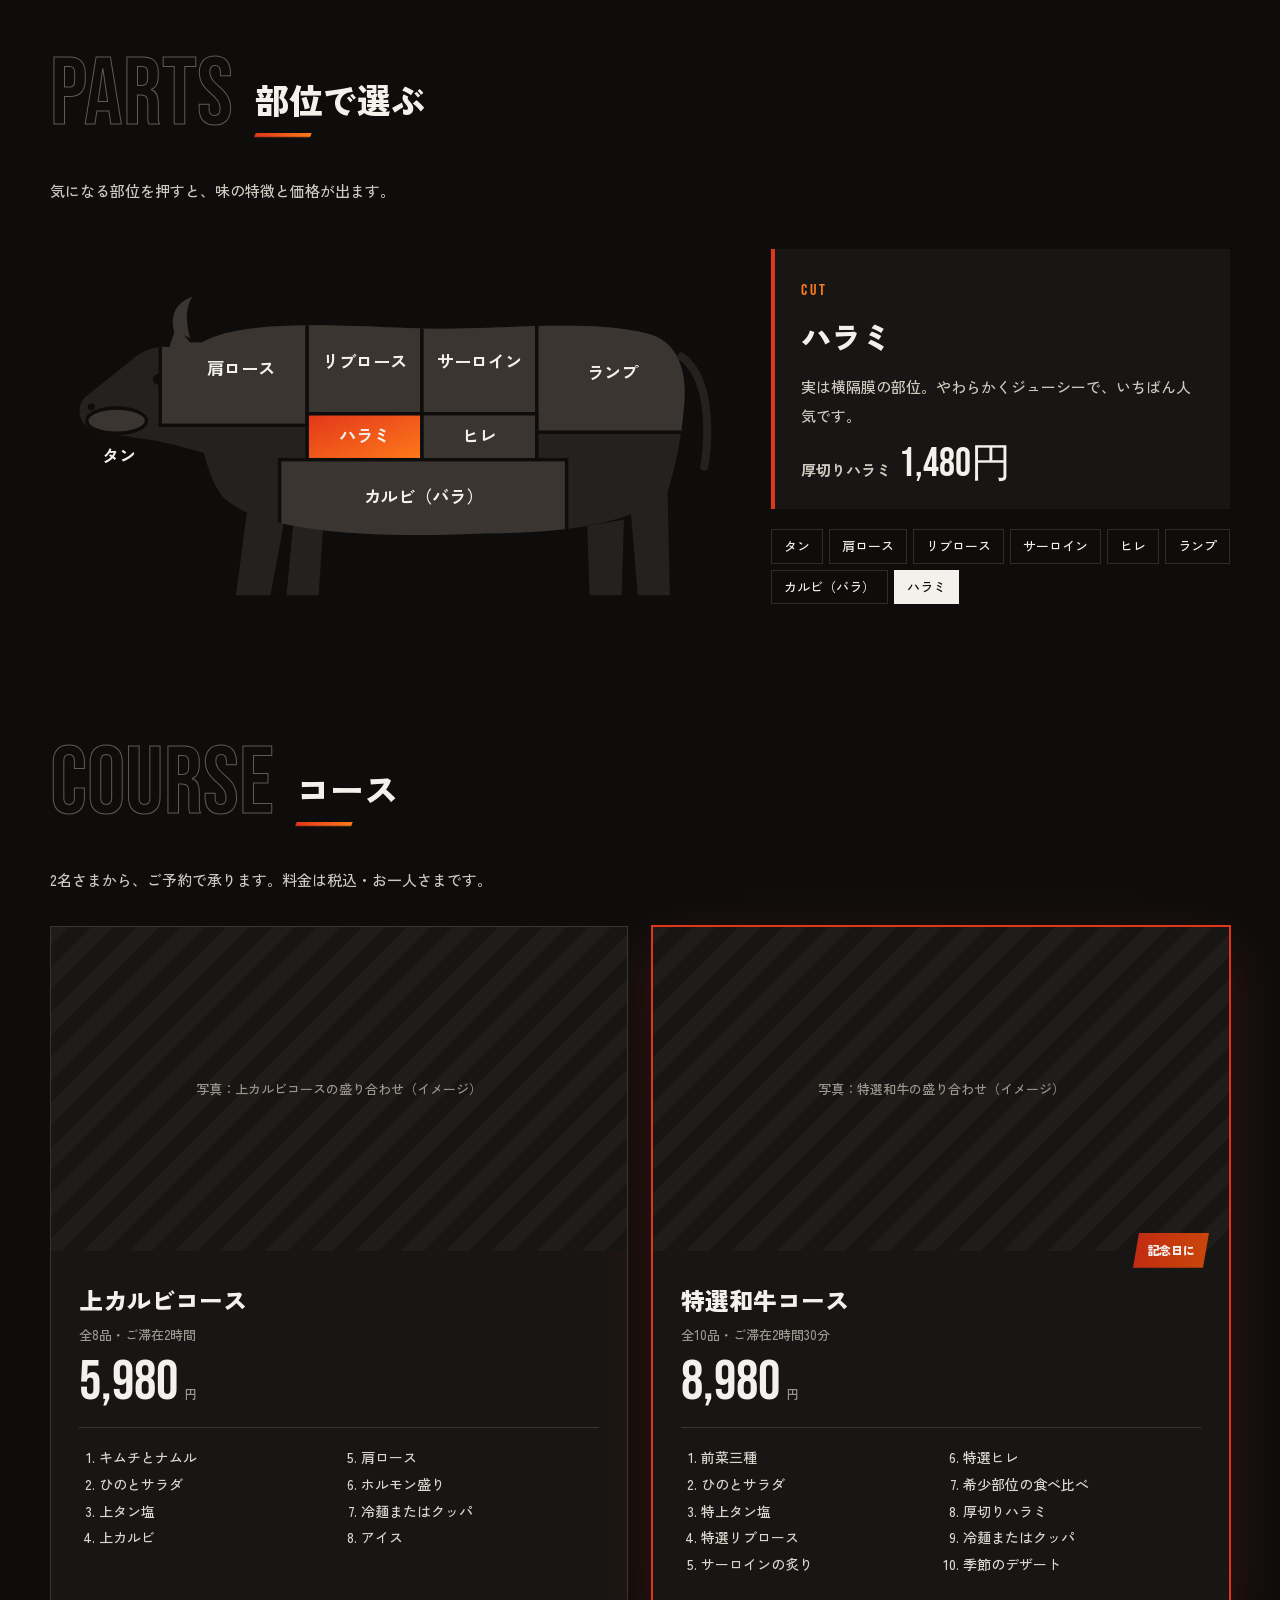
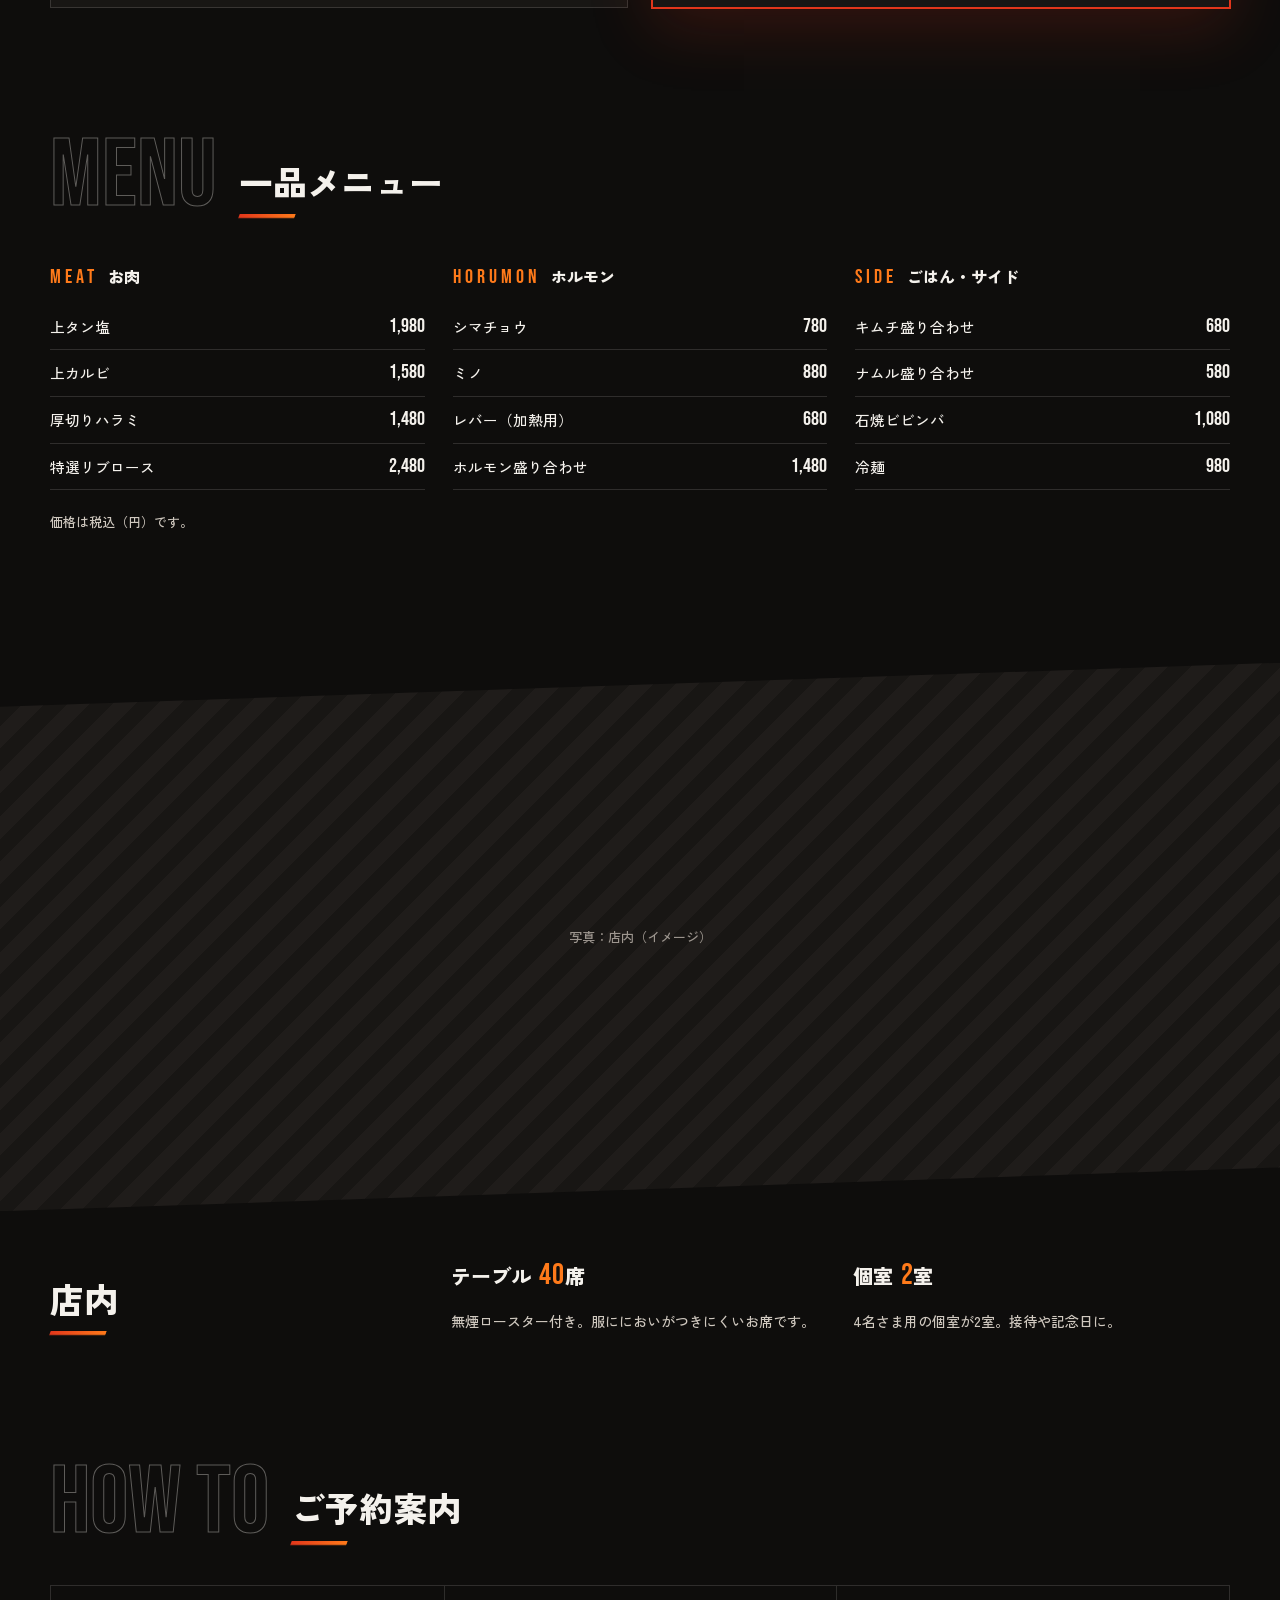
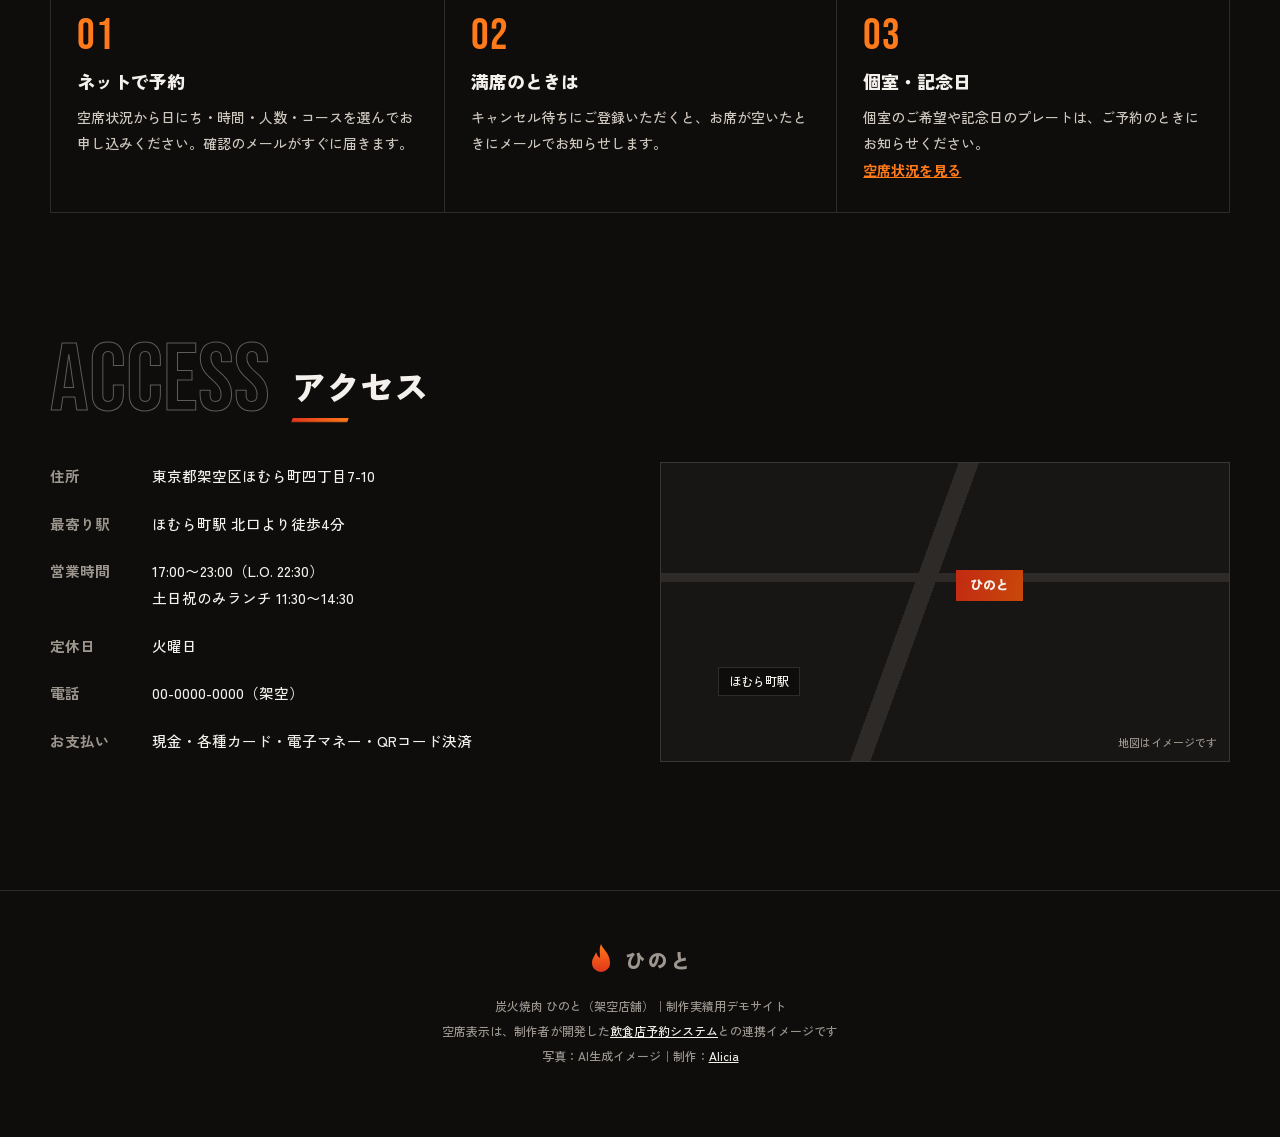
==== commit 30f5c4f4: "LP見本3本: キーボード操作・過去枠・前日ルール・閉店時刻・コントラストを修正 - 日付や時間を選んだあともキーボードのフォーカスを保つ - 今日の過ぎた時間は「受付終了」にして選べなくする - 前" ====
--- a/demos/hinoto/index.html
+++ b/demos/hinoto/index.html
@@ -20,6 +20,7 @@
   --white:#F4F1EC;
   --rule:rgba(244,241,236,.14);
   --fire:linear-gradient(100deg,var(--hi),var(--daidai));
+  --fire-btn:linear-gradient(100deg,#C22A12,#C9480A); /* 白文字を載せる面（コントラスト4.5以上） */
   --sans:"Zen Kaku Gothic New","Hiragino Kaku Gothic ProN","Noto Sans JP",sans-serif;
   --num:"Bebas Neue","Oswald","Arial Narrow",sans-serif;
 }
@@ -53,7 +54,7 @@
 .head-nav{display:flex;align-items:center;gap:24px;font-size:13.5px;font-weight:700}
 .head-nav a{text-decoration:none;color:var(--white)}
 .head-nav a:hover{color:var(--daidai)}
-.head-nav .cta{background:var(--fire);padding:9px 20px;clip-path:polygon(8px 0,100% 0,calc(100% - 8px) 100%,0 100%)}
+.head-nav .cta{background:var(--fire-btn);padding:9px 20px;clip-path:polygon(8px 0,100% 0,calc(100% - 8px) 100%,0 100%)}
 .head-nav .cta:hover{color:var(--white);filter:brightness(1.12)}
 @media (max-width:860px){.head-nav a:not(.cta){display:none}}
 
@@ -68,7 +69,7 @@
 .hero h1{font-size:clamp(46px,8vw,112px);line-height:1.08;letter-spacing:-.01em}
 .hero h1 em{font-style:normal;background:var(--fire);-webkit-background-clip:text;background-clip:text;color:transparent}
 .hero .lead{margin:22px 0 32px;max-width:28em;color:#DCD6CE;font-size:16px}
-.btn{display:inline-flex;align-items:center;gap:12px;text-decoration:none;font-weight:900;padding:16px 34px;background:var(--fire);color:#fff;clip-path:polygon(12px 0,100% 0,calc(100% - 12px) 100%,0 100%);transition:filter .2s}
+.btn{display:inline-flex;align-items:center;gap:12px;text-decoration:none;font-weight:900;padding:16px 34px;background:var(--fire-btn);color:#fff;clip-path:polygon(12px 0,100% 0,calc(100% - 12px) 100%,0 100%);transition:filter .2s}
 .btn:hover{filter:brightness(1.15)}
 .btn::after{content:"";width:22px;height:2px;background:currentColor;box-shadow:6px 0 0 -0px currentColor}
 .btn.line{background:transparent;box-shadow:inset 0 0 0 2px var(--white);clip-path:none;margin-left:10px}
@@ -105,10 +106,12 @@
 .row .s{font-size:13px;font-weight:700;text-align:right}
 .row .s b{font-family:var(--num);font-weight:400;font-size:24px;margin:0 2px}
 .row.few .s{color:var(--daidai)}
-.row.full .t,.row.full .s{color:#6D6761}
+.row.full .t,.row.full .s{color:#8E8882}
+.row:disabled{cursor:not-allowed;opacity:.5}
+.row:disabled:hover{background:transparent}
 .row.full .bar i{background:#4A4541}
 .row[aria-pressed="true"]{background:var(--white);color:var(--kuro)}
-.row[aria-pressed="true"] .s{color:var(--hi)}
+.row[aria-pressed="true"] .s{color:#B8260F}
 .row[aria-pressed="true"] .bar{background:#DDD6CD}
 @media (max-width:520px){.row{grid-template-columns:4em 1fr 6.4em;gap:10px;padding:12px 6px}.row .t{font-size:24px}}
 .panel{position:sticky;top:84px;background:var(--kuro-2);border:1px solid var(--rule);padding:28px 26px}
@@ -120,8 +123,10 @@
 .picker .chosen{margin:0;font-size:17px;font-weight:900;padding-bottom:12px;border-bottom:1px solid var(--rule)}
 .picker .chosen small{display:block;font-size:12px;color:var(--daidai);font-weight:700}
 .picker label{display:grid;gap:4px;font-size:12px;color:var(--ash);font-weight:700}
+.picker .rule{color:var(--daidai);font-weight:500}
+.picker .rule[hidden]{display:none}
 .picker select{font-size:15px;background:var(--kuro);border:1px solid var(--rule);padding:12px;color:var(--white)}
-.go{border:0;background:var(--fire);color:#fff;font-weight:900;font-size:16px;padding:16px;cursor:pointer;clip-path:polygon(10px 0,100% 0,calc(100% - 10px) 100%,0 100%)}
+.go{border:0;background:var(--fire-btn);color:#fff;font-weight:900;font-size:16px;padding:16px;cursor:pointer;clip-path:polygon(10px 0,100% 0,calc(100% - 10px) 100%,0 100%)}
 .go:hover{filter:brightness(1.15)}
 .go.wait{background:var(--white);color:var(--kuro)}
 .panel .foot{margin:18px 0 0;font-size:12.5px;color:var(--ash)}
@@ -167,7 +172,7 @@
 .course{background:var(--kuro-2);border:1px solid var(--rule);display:grid;grid-template-rows:auto 1fr}
 .course .ph{aspect-ratio:16/9}
 .course .body{padding:26px 28px 30px;position:relative}
-.course .tag{position:absolute;right:20px;top:-18px;background:var(--fire);font-size:12px;font-weight:900;padding:6px 14px;clip-path:polygon(6px 0,100% 0,calc(100% - 6px) 100%,0 100%)}
+.course .tag{position:absolute;right:20px;top:-18px;background:var(--fire-btn);font-size:12px;font-weight:900;padding:6px 14px;clip-path:polygon(6px 0,100% 0,calc(100% - 6px) 100%,0 100%)}
 .course h3{font-size:24px}
 .course .meta{margin:0 0 8px;color:var(--ash);font-size:13px}
 .course .price{margin:0 0 16px;font-family:var(--num);font-size:56px;line-height:1}
@@ -210,7 +215,7 @@
 .info dd{margin:0}
 .map{min-height:300px;background:var(--kuro-2);border:1px solid var(--rule);position:relative;overflow:hidden}
 .map::before{content:"";position:absolute;inset:0;background:linear-gradient(110deg,transparent 44%,#2E2A27 44% 47%,transparent 47%),linear-gradient(0deg,transparent 60%,#2E2A27 60% 63%,transparent 63%)}
-.map b{position:absolute;left:52%;top:36%;font-size:13px;font-weight:900;background:var(--fire);padding:3px 14px}
+.map b{position:absolute;left:52%;top:36%;font-size:13px;font-weight:900;background:var(--fire-btn);padding:3px 14px}
 .map i{position:absolute;left:10%;bottom:22%;font-style:normal;font-size:12px;border:1px solid var(--rule);padding:2px 10px;background:var(--kuro)}
 .map span{position:absolute;right:12px;bottom:8px;font-size:11px;color:var(--ash)}
 @media (max-width:860px){.access{grid-template-columns:1fr}}
@@ -230,7 +235,7 @@
 .dlg p{margin:0 0 20px;font-size:13px;color:var(--ash)}
 .dlg .btns{display:flex;flex-wrap:wrap;gap:10px}
 .dlg .btns a,.dlg .btns button{flex:1;min-width:150px;text-align:center;padding:13px;font-size:14px;font-weight:900;cursor:pointer;text-decoration:none;border:0}
-.dlg .btns a{background:var(--fire);color:#fff}
+.dlg .btns a{background:var(--fire-btn);color:#fff}
 .dlg .btns button{background:transparent;color:var(--white);box-shadow:inset 0 0 0 1px var(--white)}
 </style>
 </head>
@@ -283,10 +288,10 @@
             <p class="chosen" aria-live="polite"></p>
             <label>人数<select id="rsvPeople"></select></label>
             <label>コース<select id="rsvCourse">
-              <option value="上カルビコース 全8品（5,980円）">上カルビコース 5,980円</option>
-              <option value="特選和牛コース 全10品（8,980円）">特選和牛コース 8,980円</option>
-              <option value="お席のみ（2時間）">お席のみ</option>
-            </select></label>
+              <option data-min="120" value="上カルビコース 全8品（5,980円）">上カルビコース 5,980円</option>
+              <option data-min="150" value="特選和牛コース 全10品（8,980円）">特選和牛コース 8,980円</option>
+              <option data-min="120" value="お席のみ（2時間）">お席のみ</option>
+            </select><span class="rule" hidden></span></label>
             <button class="go" id="go" type="button">ご予約に進む</button>
           </div>
           <p class="foot">13名さま以上・貸切は、お電話でご相談ください。ランチは土日祝のみの営業です。</p>
@@ -496,8 +501,9 @@
 const CLOSED = [2]; // 火曜定休
 const DINNER = ["17:00","17:30","18:00","18:30","19:00","19:30","20:00","20:30","21:00"];
 const DINNER_PEAK = [3,5,8,10,11,10,8,5,3];
-const LUNCH = ["11:30","12:00","12:30","13:00"];
-const LUNCH_PEAK = [5,8,8,4];
+const LUNCH = ["11:30","12:00","12:30"];   // ご滞在2時間で14:30閉店に収まる時間まで
+const LUNCH_PEAK = [5,8,8];
+const CLOSE = { lunch: "14:30", dinner: "23:00" };
 const WD = ["日","月","火","水","木","金","土"];
 const tabsEl = document.querySelector(".tabs");
 const rowsEl = document.querySelector(".rows");
@@ -513,12 +519,19 @@
 const ymd = (d) => `${d.getFullYear()}-${String(d.getMonth()+1).padStart(2,"0")}-${String(d.getDate()).padStart(2,"0")}`;
 const label = (d) => `${d.getMonth()+1}月${d.getDate()}日（${WD[d.getDay()]}）`;
 const isWeekend = (d) => d.getDay() === 0 || d.getDay() === 6;
+const nowMin = () => { const n = new Date(); return n.getHours()*60 + n.getMinutes(); };
+const toMin = (t) => { const [h, m] = t.split(":").map(Number); return h*60 + m; };
+const isToday = (d) => ymd(d) === ymd(new Date());
+const isPast = (d, t) => isToday(d) && toMin(t) <= nowMin();
+const focusEl = (sel) => { const el = document.querySelector(sel); if (el) el.focus({ preventScroll: true }); };
 function openDays(count){
   const out = [];
   const t = new Date(); t.setHours(12,0,0,0);
   for (let i = 0; out.length < count && i < 30; i++){
     const d = new Date(t); d.setDate(t.getDate() + i);
-    if (!CLOSED.includes(d.getDay())) out.push(d);
+    if (CLOSED.includes(d.getDay())) continue;
+    if (i === 0 && toMin(DINNER[DINNER.length-1]) <= nowMin()) continue; // 今日の受付が終わっていれば翌日から
+    out.push(d);
   }
   return out;
 }
@@ -541,7 +554,7 @@
     b.setAttribute("aria-pressed", String(i === state.day));
     b.innerHTML = `<span class="num">${d.getMonth()+1}/${d.getDate()}</span><small>${ymd(d) === today ? "今日" : WD[d.getDay()] + "曜"}</small>`;
     b.setAttribute("aria-label", label(d));
-    b.addEventListener("click", () => { state = { day: i, time: null, left: 0 }; closePicker(); renderTabs(); renderRows(); });
+    b.addEventListener("click", () => { state = { day: i, time: null, left: 0 }; closePicker(); renderTabs(); renderRows(); focusEl(`.tabs [data-day="${ymd(d)}"]`); });
     tabsEl.appendChild(b);
   });
 }
@@ -550,10 +563,16 @@
   head.className = "label"; head.textContent = name; head.setAttribute("aria-hidden", "true");
   rowsEl.appendChild(head);
   times.forEach((t, idx) => {
-    const left = seatsLeft(d, peaks[idx], idx);
     const li = document.createElement("li");
     const b = document.createElement("button");
     b.type = "button";
+    if (isPast(d, t)){
+      b.className = "row"; b.disabled = true;
+      b.setAttribute("aria-label", `${t} 受付終了`);
+      b.innerHTML = `<span class="t">${t}</span><span class="bar" aria-hidden="true"></span><span class="s">受付終了</span>`;
+      li.appendChild(b); rowsEl.appendChild(li); return;
+    }
+    const left = seatsLeft(d, peaks[idx], idx);
     b.className = "row" + (left === 0 ? " full" : left <= 8 ? " few" : "");
     b.dataset.slot = "";
     b.dataset.date = ymd(d);
@@ -564,7 +583,7 @@
     b.setAttribute("aria-label", `${t} ${text}`);
     const fill = Math.round((TOTAL - left) / TOTAL * 100);
     b.innerHTML = `<span class="t">${t}</span><span class="bar" aria-hidden="true"><i style="width:${fill}%"></i></span><span class="s">${left === 0 ? "満席" : `残り<b>${left}</b>席`}</span>`;
-    b.addEventListener("click", () => { state.time = t; state.left = left; renderRows(); openPicker(); });
+    b.addEventListener("click", () => { state.time = t; state.left = left; renderRows(); openPicker(); focusEl(`.row[data-date="${ymd(d)}"][data-time="${t}"]`); });
     li.appendChild(b); rowsEl.appendChild(li);
   });
 }
@@ -580,8 +599,21 @@
   go.textContent = wait ? "キャンセル待ちに登録" : "ご予約に進む";
   go.classList.toggle("wait", wait);
 }
+const course = document.getElementById("rsvCourse");
+const rule = document.querySelector(".picker .rule");
+function applyRules(){
+  // 閉店時刻までに終わらないコースは選べない
+  const start = toMin(state.time);
+  const close = toMin(start < toMin("15:00") ? CLOSE.lunch : CLOSE.dinner);
+  const off = [];
+  [...course.options].forEach((o) => { o.disabled = start + Number(o.dataset.min) > close; if (o.disabled) off.push(o.textContent.replace(/ [\d,]+円$/, "")); });
+  if (course.selectedOptions[0].disabled) course.value = [...course.options].find((o) => !o.disabled).value;
+  rule.hidden = off.length === 0;
+  rule.textContent = off.length ? `${state.time}からは閉店時刻の都合で「${off.join("」「")}」は承れません` : "";
+}
 function openPicker(){
   picker.hidden = false; hint.hidden = true;
+  applyRules();
   chosen.innerHTML = "";
   chosen.append(
     Object.assign(document.createElement("small"), { textContent: state.left === 0 ? "満席" : `残り${state.left}席` }),
